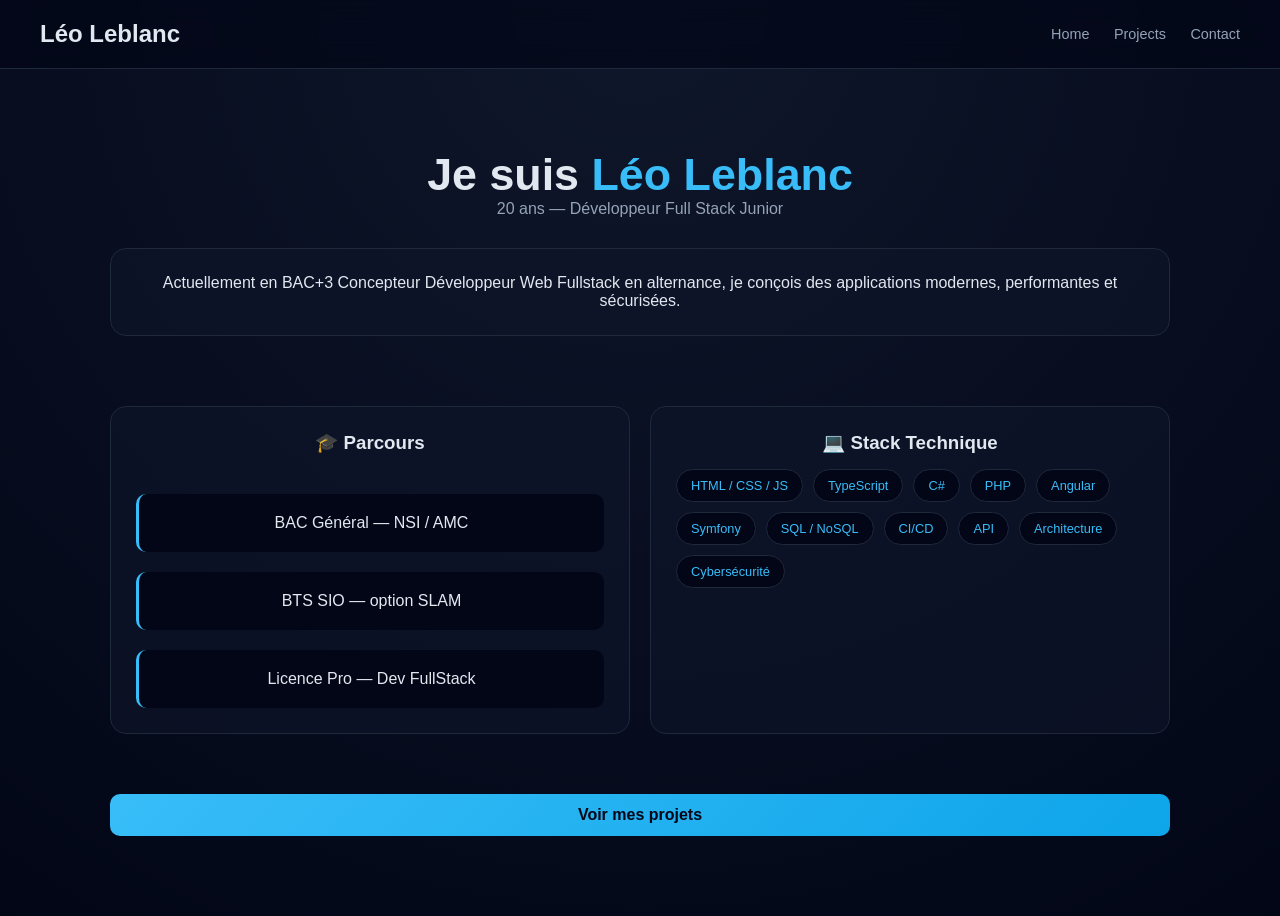
==== index.html @ a043fbb7 "First Commit" ====
<!DOCTYPE html>
<html lang="en">
<head>
    <meta charset="UTF-8">
    <meta name="viewport" content="width=device-width, initial-scale=1.0">
    <link rel="stylesheet" href="styles.css">
    <title>Acceuil</title>
</head>
<body>
    
<div id="loader"></div>
<div id="loader"></div>
<header>
    <h2>Léo Leblanc</h2>
    <nav>
        <a href="index.html">Home</a>
        <a href="projects.html">Projects</a>
        <a href="contact.html">Contact</a>
    </nav>
</header>

<section class="container hero fade-in">
    <div>
        <h1>Je suis <span>Léo Leblanc</span></h1>
        <p class="subtitle">20 ans — Développeur Full Stack Junior</p>
    </div>

    <div class="card">
        <p>
            Actuellement en BAC+3 Concepteur Développeur Web Fullstack en alternance,
            je conçois des applications modernes, performantes et sécurisées.
        </p>
    </div>

    <div class="grid">
        <div class="card">
            <h3>🎓 Parcours</h3>
            <div class="timeline">
                <div class="item">BAC Général — NSI / AMC</div>
                <div class="item">BTS SIO — option SLAM</div>
                <div class="item">Licence Pro — Dev FullStack</div>
            </div>
        </div>

        <div class="card">
            <h3>💻 Stack Technique</h3>
            <div class="stack">
                <span>HTML / CSS / JS</span>
                <span>TypeScript</span>
                <span>C#</span>
                <span>PHP</span>
                <span>Angular</span>
                <span>Symfony</span>
                <span>SQL / NoSQL</span>
                <span>CI/CD</span>
                <span>API</span>
                <span>Architecture</span>
                <span>Cybersécurité</span>
            </div>
        </div>
    </div>

    <a href="projects.html" class="btn">Voir mes projets</a>
</section>

</body>

</html>
---- styles.css ----
* {
    margin: 0;
    padding: 0;
    box-sizing: border-box;
    font-family: Inter, sans-serif
}

body {
    background: radial-gradient(circle at top, #0f172a, #020617);
    color: #e2e8f0
}

header {
    display: flex;
    justify-content: space-between;
    align-items: center;
    padding: 20px 40px;
    position: sticky;
    top: 0;
    background: rgba(2, 6, 23, .7);
    backdrop-filter: blur(12px);
    border-bottom: 1px solid #1e293b;
}

nav a {
    margin-left: 20px;
    color: #94a3b8;
    text-decoration: none;
    font-size: 0.9rem
}

nav a:hover {
    color: #38bdf8
}

.container {
    max-width: 1100px;
    margin: auto;
    padding: 80px 20px
}

.hero {
    display: grid;
    grid-template-columns: 1fr;
    gap: 30px;
    text-align: center;
}

.hero h1 {
    font-size: 2.8rem
}

.hero span {
    color: #38bdf8
}

.subtitle {
    color: #94a3b8
}

.card {
    background: rgba(15, 23, 42, .6);
    border: 1px solid #1e293b;
    border-radius: 16px;
    padding: 25px;
    backdrop-filter: blur(10px);
    transition: .3s;
}

.card:hover {
    transform: translateY(-6px);
    border-color: #38bdf8;
    box-shadow: 0 15px 40px rgba(56, 189, 248, .15);
}

.grid {
    display: grid;
    grid-template-columns: repeat(auto-fit, minmax(260px, 1fr));
    gap: 20px;
    margin-top: 40px;
}

.stack {
    display: flex;
    flex-wrap: wrap;
    gap: 10px;
    margin-top: 15px
}

.stack span {
    padding: 8px 14px;
    border-radius: 20px;
    background: #020617;
    border: 1px solid #1e293b;
    font-size: .8rem;
}

.timeline {
    margin-top: 40px;
    display: grid;
    gap: 20px;
}

.timeline .item {
    padding: 20px;
    border-left: 3px solid #38bdf8;
    background: #020617;
    border-radius: 10px;
}

.btn {
    display: inline-block;
    margin-top: 30px;
    padding: 12px 24px;
    border-radius: 10px;
    background: linear-gradient(135deg, #38bdf8, #0ea5e9);
    color: #020617;
    font-weight: bold;
    text-decoration: none;
}

.fade-in {
    opacity: 0;
    transform: translateY(20px);
    animation: fadeIn 1s forwards
}

@keyframes fadeIn {
    to {
        opacity: 1;
        transform: none
    }
}

@media(max-width:768px) {
    header {
        flex-direction: column;
        gap: 10px
    }

    .hero h1 {
        font-size: 2rem
    }
}
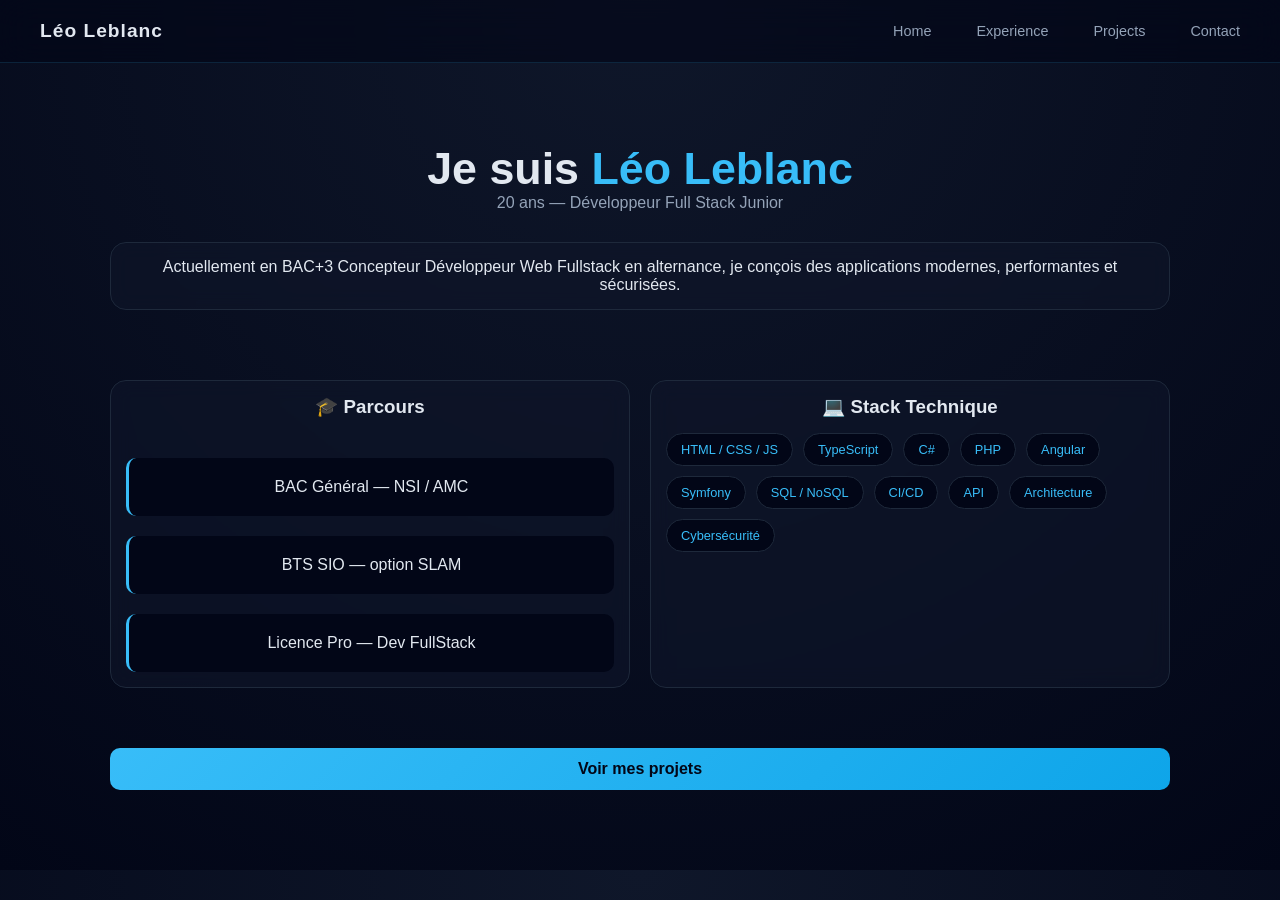
==== commit 94c40efe: "Add Component, custom.js and experience" ====
--- a/index.html
+++ b/index.html
@@ -9,15 +9,8 @@
 <body>
     
 <div id="loader"></div>
-<div id="loader"></div>
-<header>
-    <h2>Léo Leblanc</h2>
-    <nav>
-        <a href="index.html">Home</a>
-        <a href="projects.html">Projects</a>
-        <a href="contact.html">Contact</a>
-    </nav>
-</header>
+
+<include-html src="/Components/header.html"></include-html>
 
 <section class="container hero fade-in">
     <div>
@@ -64,5 +57,6 @@
 </section>
 
 </body>
+<script src="custom.js"> </script>
 
 </html>
--- a/styles.css
+++ b/styles.css
@@ -17,9 +17,59 @@
     padding: 20px 40px;
     position: sticky;
     top: 0;
-    background: rgba(2, 6, 23, .7);
-    backdrop-filter: blur(12px);
-    border-bottom: 1px solid #1e293b;
+    background: rgba(2, 6, 23, .6);
+    backdrop-filter: blur(16px);
+    border-bottom: 1px solid rgba(56, 189, 248, 0.15);
+    z-index: 1000;
+}
+
+header h2 {
+    font-size: 1.2rem;
+    font-weight: 600;
+    letter-spacing: 1px;
+    color: #e2e8f0;
+}
+
+nav {
+    display: flex;
+    align-items: center;
+    gap: 25px;
+}
+
+nav a {
+    position: relative;
+    color: #94a3b8;
+    text-decoration: none;
+    font-size: 0.95rem;
+    transition: 0.3s;
+}
+
+nav a::after {
+    content: "";
+    position: absolute;
+    left: 0;
+    bottom: -6px;
+    width: 0%;
+    height: 2px;
+    background: #38bdf8;
+    transition: 0.3s;
+    border-radius: 10px;
+}
+
+nav a:hover {
+    color: #e2e8f0;
+}
+
+nav a:hover::after {
+    width: 100%;
+}
+
+nav a.active {
+    color: #38bdf8;
+}
+
+nav a.active::after {
+    width: 100%;
 }
 
 nav a {
@@ -32,6 +82,8 @@
 nav a:hover {
     color: #38bdf8
 }
+
+
 
 .container {
     max-width: 1100px;
@@ -62,7 +114,7 @@
     background: rgba(15, 23, 42, .6);
     border: 1px solid #1e293b;
     border-radius: 16px;
-    padding: 25px;
+    padding: 15px;
     backdrop-filter: blur(10px);
     transition: .3s;
 }
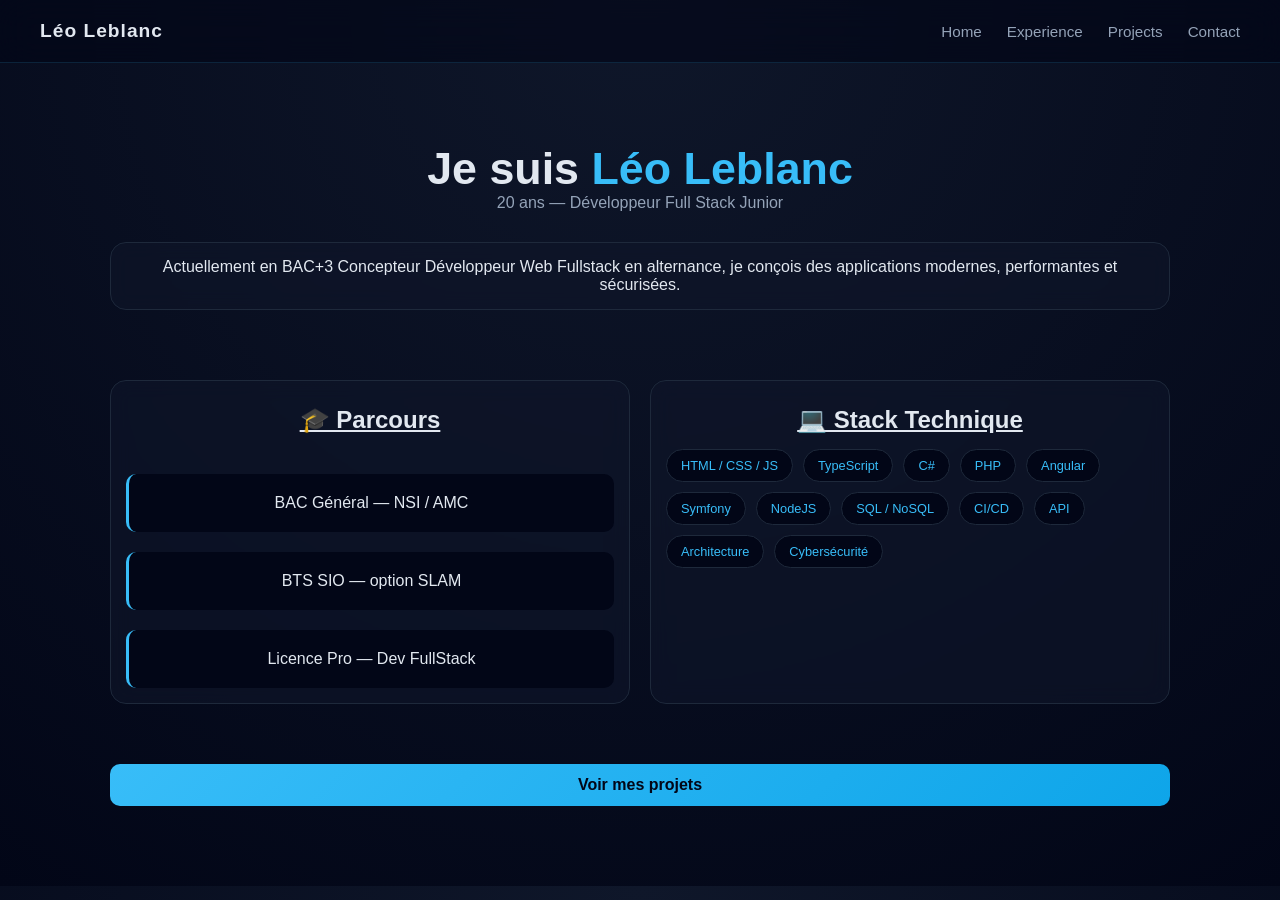
==== commit fb956697: "fixes" ====
--- a/index.html
+++ b/index.html
@@ -1,5 +1,5 @@
 <!DOCTYPE html>
-<html lang="en">
+<html lang="fr">
 <head>
     <meta charset="UTF-8">
     <meta name="viewport" content="width=device-width, initial-scale=1.0">
@@ -10,7 +10,7 @@
     
 <div id="loader"></div>
 
-<include-html src="/Components/header.html"></include-html>
+<include-html src="header.html"></include-html>
 
 <section class="container hero fade-in">
     <div>
@@ -44,6 +44,7 @@
                 <span>PHP</span>
                 <span>Angular</span>
                 <span>Symfony</span>
+                <span>NodeJS</span>
                 <span>SQL / NoSQL</span>
                 <span>CI/CD</span>
                 <span>API</span>
--- a/styles.css
+++ b/styles.css
@@ -28,6 +28,19 @@
     font-weight: 600;
     letter-spacing: 1px;
     color: #e2e8f0;
+}
+
+h3 {
+    font-size: 1.5rem;
+    font-weight: 600;
+    text-decoration: underline;
+    margin: 10px;
+}
+
+h4{
+    font-size: 1.2rem;
+    font-weight: 600;
+    text-decoration: underline;
 }
 
 nav {
@@ -71,18 +84,6 @@
 nav a.active::after {
     width: 100%;
 }
-
-nav a {
-    margin-left: 20px;
-    color: #94a3b8;
-    text-decoration: none;
-    font-size: 0.9rem
-}
-
-nav a:hover {
-    color: #38bdf8
-}
-
 
 
 .container {
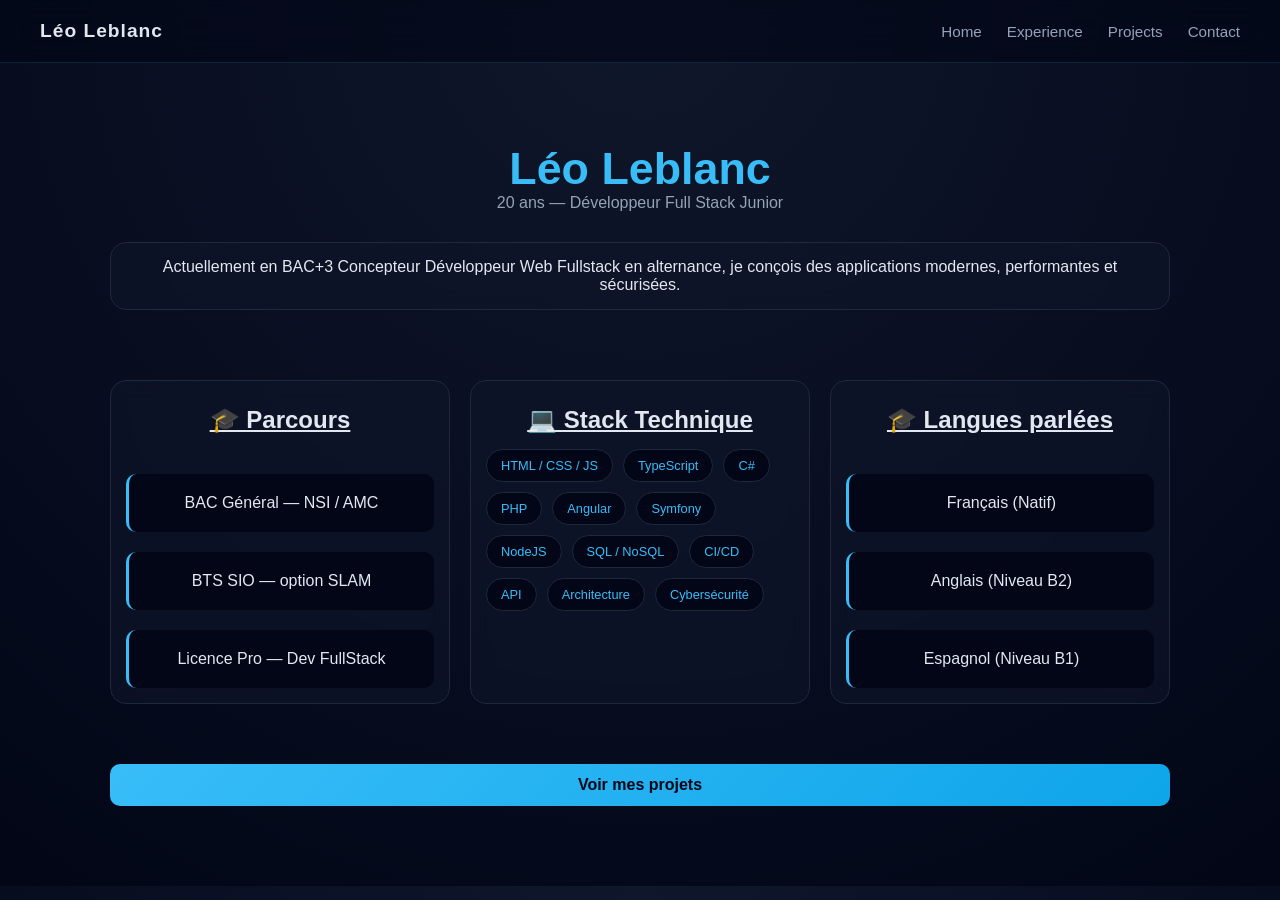
==== commit 80084cf6: "Add img for the projet" ====
--- a/index.html
+++ b/index.html
@@ -14,7 +14,7 @@
 
 <section class="container hero fade-in">
     <div>
-        <h1>Je suis <span>Léo Leblanc</span></h1>
+        <h1><span>Léo Leblanc</span></h1>
         <p class="subtitle">20 ans — Développeur Full Stack Junior</p>
     </div>
 
@@ -52,6 +52,14 @@
                 <span>Cybersécurité</span>
             </div>
         </div>
+        <div class="card">
+            <h3>🎓 Langues parlées</h3>
+            <div class="timeline">
+                <div class="item">Français (Natif)</div>
+                <div class="item">Anglais (Niveau B2)</div>
+                <div class="item">Espagnol (Niveau B1)</div>
+            </div>
+        </div>
     </div>
 
     <a href="projects.html" class="btn">Voir mes projets</a>
--- a/styles.css
+++ b/styles.css
@@ -78,7 +78,7 @@
 }
 
 nav a.active {
-    color: #38bdf8;
+    color: #0f4860;
 }
 
 nav a.active::after {
@@ -113,7 +113,7 @@
 
 .card {
     background: rgba(15, 23, 42, .6);
-    border: 1px solid #1e293b;
+    border: 0.5px solid #1e293b;
     border-radius: 16px;
     padding: 15px;
     backdrop-filter: blur(10px);
@@ -178,6 +178,41 @@
     animation: fadeIn 1s forwards
 }
 
+/* Loader */
+#loader {
+    position: fixed;
+    inset: 0;
+    background: #020617;
+    display: flex;
+    align-items: center;
+    justify-content: center;
+    z-index: 9999;
+    animation: fadeOut 0.5s ease forwards;
+    animation-delay: 0.5s;
+}
+
+#loader::after {
+    content: "";
+    width: 40px;
+    height: 40px;
+    border: 4px solid #38bdf8;
+    border-top-color: transparent;
+    border-radius: 50%;
+    animation: spin 1s linear infinite;
+}
+
+@keyframes spin {
+    to {
+        transform: rotate(360deg)
+    }
+}
+@keyframes fadeOut {
+    to {
+        opacity: 0;
+        visibility: hidden
+    }
+}
+
 @keyframes fadeIn {
     to {
         opacity: 1;
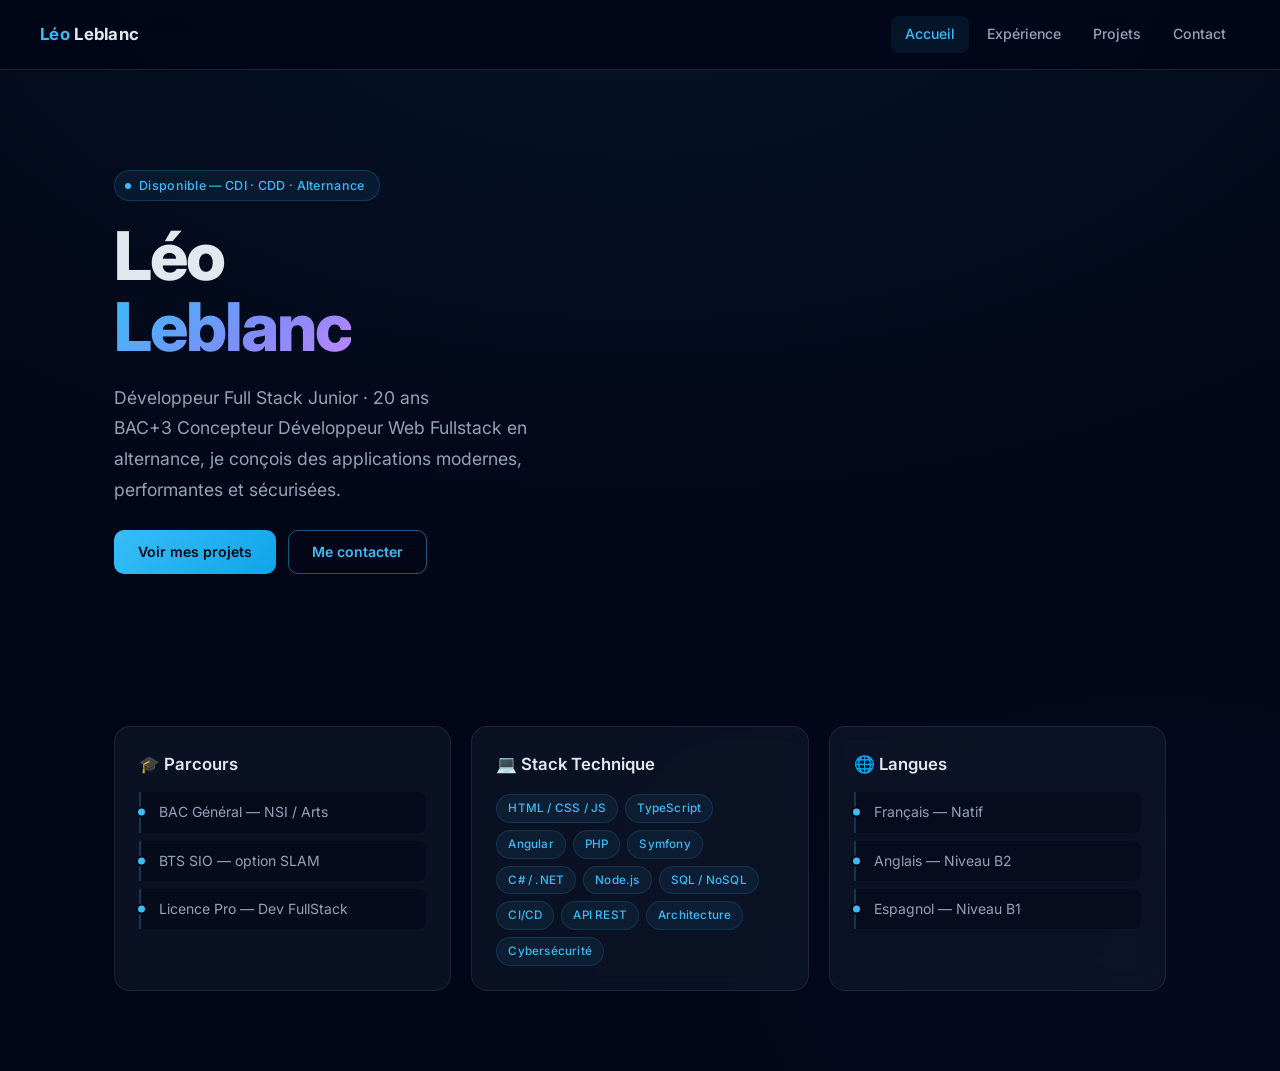
==== commit bd06055b: "Redesign portfolio — structure, design system, bug fixes - Réécriture complète de styles.css : CSS c" ====
--- a/index.html
+++ b/index.html
@@ -4,32 +4,34 @@
     <meta charset="UTF-8">
     <meta name="viewport" content="width=device-width, initial-scale=1.0">
     <link rel="stylesheet" href="styles.css">
-    <title>Acceuil</title>
+    <title>Léo Leblanc — Développeur Full Stack</title>
 </head>
 <body>
-    
+
 <div id="loader"></div>
-
 <include-html src="header.html"></include-html>
 
-<section class="container hero fade-in">
-    <div>
-        <h1><span>Léo Leblanc</span></h1>
-        <p class="subtitle">20 ans — Développeur Full Stack Junior</p>
+<section class="hero fade-in">
+    <span class="hero-badge">Disponible — CDI · CDD · Alternance</span>
+    <h1>Léo<br><span class="gradient">Leblanc</span></h1>
+    <p class="hero-desc">
+        Développeur Full Stack Junior · 20 ans<br>
+        BAC+3 Concepteur Développeur Web Fullstack en alternance,
+        je conçois des applications modernes, performantes et sécurisées.
+    </p>
+    <div class="hero-actions">
+        <a href="projects.html" class="btn">Voir mes projets</a>
+        <a href="contact.html" class="btn btn-outline">Me contacter</a>
     </div>
+</section>
 
-    <div class="card">
-        <p>
-            Actuellement en BAC+3 Concepteur Développeur Web Fullstack en alternance,
-            je conçois des applications modernes, performantes et sécurisées.
-        </p>
-    </div>
+<section class="container">
+    <div class="grid stagger">
 
-    <div class="grid">
         <div class="card">
             <h3>🎓 Parcours</h3>
             <div class="timeline">
-                <div class="item">BAC Général — NSI / AMC</div>
+                <div class="item">BAC Général — NSI / Arts</div>
                 <div class="item">BTS SIO — option SLAM</div>
                 <div class="item">Licence Pro — Dev FullStack</div>
             </div>
@@ -40,32 +42,31 @@
             <div class="stack">
                 <span>HTML / CSS / JS</span>
                 <span>TypeScript</span>
-                <span>C#</span>
+                <span>Angular</span>
                 <span>PHP</span>
-                <span>Angular</span>
                 <span>Symfony</span>
-                <span>NodeJS</span>
+                <span>C# / .NET</span>
+                <span>Node.js</span>
                 <span>SQL / NoSQL</span>
                 <span>CI/CD</span>
-                <span>API</span>
+                <span>API REST</span>
                 <span>Architecture</span>
                 <span>Cybersécurité</span>
             </div>
         </div>
+
         <div class="card">
-            <h3>🎓 Langues parlées</h3>
+            <h3>🌐 Langues</h3>
             <div class="timeline">
-                <div class="item">Français (Natif)</div>
-                <div class="item">Anglais (Niveau B2)</div>
-                <div class="item">Espagnol (Niveau B1)</div>
+                <div class="item">Français — Natif</div>
+                <div class="item">Anglais — Niveau B2</div>
+                <div class="item">Espagnol — Niveau B1</div>
             </div>
         </div>
+
     </div>
-
-    <a href="projects.html" class="btn">Voir mes projets</a>
 </section>
 
+<script src="custom.js"></script>
 </body>
-<script src="custom.js"> </script>
-
-</html>+</html>
--- a/styles.css
+++ b/styles.css
@@ -1,232 +1,580 @@
+@import url('https://fonts.googleapis.com/css2?family=Inter:wght@300;400;500;600;700;800&display=swap');
+
+:root {
+  --bg-primary: #020617;
+  --bg-secondary: #0f172a;
+  --bg-card: rgba(15, 23, 42, 0.7);
+  --border: rgba(30, 41, 59, 0.9);
+  --border-hover: rgba(56, 189, 248, 0.45);
+  --accent: #38bdf8;
+  --accent-dark: #0ea5e9;
+  --accent-glow: rgba(56, 189, 248, 0.12);
+  --accent-subtle: rgba(56, 189, 248, 0.08);
+  --text-primary: #e2e8f0;
+  --text-secondary: #94a3b8;
+  --text-muted: #475569;
+  --radius: 16px;
+  --radius-sm: 10px;
+  --ease: cubic-bezier(0.4, 0, 0.2, 1);
+  --transition: 0.3s var(--ease);
+}
+
 * {
-    margin: 0;
-    padding: 0;
-    box-sizing: border-box;
-    font-family: Inter, sans-serif
+  margin: 0;
+  padding: 0;
+  box-sizing: border-box;
+}
+
+html {
+  scroll-behavior: smooth;
 }
 
 body {
-    background: radial-gradient(circle at top, #0f172a, #020617);
-    color: #e2e8f0
-}
+  font-family: 'Inter', system-ui, sans-serif;
+  background-color: var(--bg-primary);
+  background-image:
+    radial-gradient(ellipse 90% 60% at 50% -5%, rgba(56, 189, 248, 0.07), transparent),
+    radial-gradient(ellipse 50% 40% at 90% 90%, rgba(99, 102, 241, 0.04), transparent);
+  color: var(--text-primary);
+  min-height: 100vh;
+  line-height: 1.6;
+  -webkit-font-smoothing: antialiased;
+}
+
+::-webkit-scrollbar { width: 5px; }
+::-webkit-scrollbar-track { background: var(--bg-primary); }
+::-webkit-scrollbar-thumb { background: var(--border); border-radius: 4px; }
+::-webkit-scrollbar-thumb:hover { background: var(--text-muted); }
+
+/* ─── Header ─────────────────────────────────── */
 
 header {
-    display: flex;
-    justify-content: space-between;
-    align-items: center;
-    padding: 20px 40px;
-    position: sticky;
-    top: 0;
-    background: rgba(2, 6, 23, .6);
-    backdrop-filter: blur(16px);
-    border-bottom: 1px solid rgba(56, 189, 248, 0.15);
-    z-index: 1000;
-}
-
-header h2 {
-    font-size: 1.2rem;
-    font-weight: 600;
-    letter-spacing: 1px;
-    color: #e2e8f0;
-}
-
-h3 {
-    font-size: 1.5rem;
-    font-weight: 600;
-    text-decoration: underline;
-    margin: 10px;
-}
-
-h4{
-    font-size: 1.2rem;
-    font-weight: 600;
-    text-decoration: underline;
-}
+  display: flex;
+  justify-content: space-between;
+  align-items: center;
+  padding: 16px 40px;
+  position: sticky;
+  top: 0;
+  background: rgba(2, 6, 23, 0.88);
+  backdrop-filter: blur(20px);
+  -webkit-backdrop-filter: blur(20px);
+  border-bottom: 1px solid var(--border);
+  z-index: 1000;
+}
+
+.logo {
+  font-size: 1.05rem;
+  font-weight: 700;
+  color: var(--text-primary);
+  text-decoration: none;
+  letter-spacing: 0.3px;
+}
+
+.logo .accent { color: var(--accent); }
 
 nav {
-    display: flex;
-    align-items: center;
-    gap: 25px;
+  display: flex;
+  align-items: center;
+  gap: 4px;
 }
 
 nav a {
-    position: relative;
-    color: #94a3b8;
-    text-decoration: none;
-    font-size: 0.95rem;
-    transition: 0.3s;
-}
-
-nav a::after {
-    content: "";
-    position: absolute;
-    left: 0;
-    bottom: -6px;
-    width: 0%;
-    height: 2px;
-    background: #38bdf8;
-    transition: 0.3s;
-    border-radius: 10px;
+  color: var(--text-secondary);
+  text-decoration: none;
+  font-size: 0.88rem;
+  font-weight: 500;
+  padding: 7px 14px;
+  border-radius: 8px;
+  transition: var(--transition);
 }
 
 nav a:hover {
-    color: #e2e8f0;
-}
-
-nav a:hover::after {
-    width: 100%;
+  color: var(--text-primary);
+  background: rgba(255, 255, 255, 0.05);
 }
 
 nav a.active {
-    color: #0f4860;
-}
-
-nav a.active::after {
-    width: 100%;
-}
-
+  color: var(--accent);
+  background: var(--accent-subtle);
+}
+
+/* ─── Layout ──────────────────────────────────── */
 
 .container {
-    max-width: 1100px;
-    margin: auto;
-    padding: 80px 20px
-}
+  max-width: 1100px;
+  margin: 0 auto;
+  padding: 80px 24px;
+}
+
+/* ─── Hero ────────────────────────────────────── */
 
 .hero {
-    display: grid;
-    grid-template-columns: 1fr;
-    gap: 30px;
-    text-align: center;
+  max-width: 1100px;
+  margin: 0 auto;
+  padding: 100px 24px 72px;
+  display: flex;
+  flex-direction: column;
+  align-items: flex-start;
+  gap: 20px;
+}
+
+.hero-badge {
+  display: inline-flex;
+  align-items: center;
+  gap: 8px;
+  padding: 5px 14px 5px 10px;
+  background: var(--accent-subtle);
+  border: 1px solid rgba(56, 189, 248, 0.2);
+  border-radius: 100px;
+  font-size: 0.78rem;
+  font-weight: 500;
+  color: var(--accent);
+  letter-spacing: 0.3px;
+}
+
+.hero-badge::before {
+  content: '';
+  width: 6px;
+  height: 6px;
+  background: var(--accent);
+  border-radius: 50%;
+  animation: pulse 2.4s ease-in-out infinite;
+  flex-shrink: 0;
 }
 
 .hero h1 {
-    font-size: 2.8rem
-}
-
-.hero span {
-    color: #38bdf8
-}
-
-.subtitle {
-    color: #94a3b8
-}
+  font-size: 4.2rem;
+  font-weight: 800;
+  line-height: 1.05;
+  letter-spacing: -2px;
+  color: var(--text-primary);
+}
+
+.hero h1 .gradient {
+  background: linear-gradient(135deg, #38bdf8 0%, #818cf8 60%, #c084fc 100%);
+  -webkit-background-clip: text;
+  -webkit-text-fill-color: transparent;
+  background-clip: text;
+}
+
+.hero-desc {
+  font-size: 1.1rem;
+  color: var(--text-secondary);
+  max-width: 480px;
+  line-height: 1.75;
+}
+
+.hero-actions {
+  display: flex;
+  gap: 12px;
+  flex-wrap: wrap;
+  margin-top: 4px;
+}
+
+/* ─── Section Title ───────────────────────────── */
+
+.section-label {
+  display: inline-block;
+  font-size: 0.72rem;
+  font-weight: 600;
+  letter-spacing: 2.5px;
+  text-transform: uppercase;
+  color: var(--accent);
+  margin-bottom: 10px;
+}
+
+.page-title {
+  font-size: 2.6rem;
+  font-weight: 800;
+  letter-spacing: -1px;
+  line-height: 1.15;
+  margin-bottom: 12px;
+}
+
+.page-subtitle {
+  font-size: 1rem;
+  color: var(--text-secondary);
+  max-width: 540px;
+  line-height: 1.7;
+}
+
+/* ─── Cards ───────────────────────────────────── */
 
 .card {
-    background: rgba(15, 23, 42, .6);
-    border: 0.5px solid #1e293b;
-    border-radius: 16px;
-    padding: 15px;
-    backdrop-filter: blur(10px);
-    transition: .3s;
+  background: var(--bg-card);
+  border: 1px solid var(--border);
+  border-radius: var(--radius);
+  padding: 24px;
+  backdrop-filter: blur(10px);
+  -webkit-backdrop-filter: blur(10px);
+  transition: transform var(--transition), border-color var(--transition), box-shadow var(--transition);
+  position: relative;
+  overflow: hidden;
+}
+
+.card::after {
+  content: '';
+  position: absolute;
+  inset: 0;
+  border-radius: inherit;
+  background: linear-gradient(135deg, rgba(56, 189, 248, 0.04) 0%, transparent 60%);
+  opacity: 0;
+  transition: opacity var(--transition);
+  pointer-events: none;
 }
 
 .card:hover {
-    transform: translateY(-6px);
-    border-color: #38bdf8;
-    box-shadow: 0 15px 40px rgba(56, 189, 248, .15);
-}
+  transform: translateY(-4px);
+  border-color: var(--border-hover);
+  box-shadow: 0 16px 48px rgba(56, 189, 248, 0.08), 0 4px 16px rgba(0, 0, 0, 0.25);
+}
+
+.card:hover::after { opacity: 1; }
+
+.card h3 {
+  font-size: 1.05rem;
+  font-weight: 600;
+  margin-bottom: 14px;
+  color: var(--text-primary);
+  display: flex;
+  align-items: center;
+  gap: 8px;
+}
+
+/* ─── Grid ────────────────────────────────────── */
 
 .grid {
-    display: grid;
-    grid-template-columns: repeat(auto-fit, minmax(260px, 1fr));
-    gap: 20px;
-    margin-top: 40px;
-}
+  display: grid;
+  grid-template-columns: repeat(auto-fit, minmax(280px, 1fr));
+  gap: 20px;
+}
+
+.grid-2 {
+  display: grid;
+  grid-template-columns: repeat(auto-fit, minmax(340px, 1fr));
+  gap: 24px;
+}
+
+/* ─── Stack Tags ──────────────────────────────── */
 
 .stack {
-    display: flex;
-    flex-wrap: wrap;
+  display: flex;
+  flex-wrap: wrap;
+  gap: 7px;
+  margin-top: 16px;
+}
+
+.stack span {
+  padding: 4px 11px;
+  border-radius: 100px;
+  background: rgba(56, 189, 248, 0.07);
+  border: 1px solid rgba(56, 189, 248, 0.14);
+  font-size: 0.73rem;
+  font-weight: 500;
+  color: var(--accent);
+  letter-spacing: 0.2px;
+  transition: var(--transition);
+}
+
+.stack span:hover {
+  background: rgba(56, 189, 248, 0.14);
+  border-color: rgba(56, 189, 248, 0.3);
+}
+
+/* ─── Timeline ────────────────────────────────── */
+
+.timeline {
+  display: flex;
+  flex-direction: column;
+  gap: 8px;
+  margin-top: 14px;
+}
+
+.timeline .item {
+  padding: 9px 14px 9px 18px;
+  border-left: 2px solid rgba(56, 189, 248, 0.25);
+  background: rgba(2, 6, 23, 0.5);
+  border-radius: 0 8px 8px 0;
+  font-size: 0.875rem;
+  color: var(--text-secondary);
+  position: relative;
+  transition: var(--transition);
+}
+
+.timeline .item::before {
+  content: '';
+  position: absolute;
+  left: -5px;
+  top: 50%;
+  transform: translateY(-50%);
+  width: 7px;
+  height: 7px;
+  background: var(--accent);
+  border-radius: 50%;
+  border: 2px solid var(--bg-primary);
+}
+
+.timeline .item:hover {
+  border-left-color: var(--accent);
+  color: var(--text-primary);
+  background: rgba(56, 189, 248, 0.04);
+}
+
+/* ─── Buttons ─────────────────────────────────── */
+
+.btn {
+  display: inline-flex;
+  align-items: center;
+  gap: 8px;
+  padding: 11px 24px;
+  border-radius: var(--radius-sm);
+  background: linear-gradient(135deg, #38bdf8, #0ea5e9);
+  color: #020617;
+  font-weight: 600;
+  font-size: 0.88rem;
+  text-decoration: none;
+  transition: transform var(--transition), box-shadow var(--transition);
+  position: relative;
+}
+
+.btn:hover {
+  transform: translateY(-2px);
+  box-shadow: 0 8px 28px rgba(56, 189, 248, 0.32);
+}
+
+.btn-outline {
+  background: transparent;
+  border: 1px solid var(--border-hover);
+  color: var(--accent);
+  padding: 10px 23px;
+}
+
+.btn-outline:hover {
+  background: var(--accent-subtle);
+  box-shadow: 0 8px 28px rgba(56, 189, 248, 0.1);
+}
+
+/* ─── Project Cards ───────────────────────────── */
+
+.project-number {
+  font-size: 0.72rem;
+  font-weight: 700;
+  color: var(--accent);
+  letter-spacing: 2px;
+  opacity: 0.6;
+  margin-bottom: 10px;
+  display: block;
+}
+
+.project-img {
+  width: 100%;
+  height: 180px;
+  object-fit: cover;
+  border-radius: 10px;
+  margin-bottom: 18px;
+  border: 1px solid var(--border);
+  display: block;
+}
+
+.project-img-placeholder {
+  width: 100%;
+  height: 160px;
+  border-radius: 10px;
+  margin-bottom: 18px;
+  background: linear-gradient(135deg, rgba(56, 189, 248, 0.05), rgba(129, 140, 248, 0.05));
+  border: 1px dashed var(--border);
+  display: flex;
+  align-items: center;
+  justify-content: center;
+  font-size: 2rem;
+  color: var(--text-muted);
+}
+
+.card p {
+  font-size: 0.875rem;
+  color: var(--text-secondary);
+  line-height: 1.75;
+}
+
+/* ─── Experience Cards ────────────────────────── */
+
+.company-logo {
+  height: 38px;
+  width: auto;
+  max-width: 160px;
+  object-fit: contain;
+  filter: brightness(0.85) saturate(0.9);
+  margin-bottom: 18px;
+  display: block;
+}
+
+.missions-label {
+  font-size: 0.72rem;
+  font-weight: 700;
+  text-transform: uppercase;
+  letter-spacing: 1.5px;
+  color: var(--text-muted);
+  margin-top: 20px;
+  margin-bottom: 0;
+}
+
+/* ─── Contact ─────────────────────────────────── */
+
+.contact-info {
+  display: flex;
+  flex-direction: column;
+  gap: 16px;
+  margin-top: 32px;
+}
+
+.social-links {
+  display: flex;
+  flex-wrap: wrap;
+  gap: 12px;
+  margin-top: 28px;
+}
+
+.social-link {
+  display: inline-flex;
+  align-items: center;
+  gap: 10px;
+  padding: 11px 20px;
+  background: var(--bg-card);
+  border: 1px solid var(--border);
+  border-radius: var(--radius-sm);
+  color: var(--text-secondary);
+  text-decoration: none;
+  font-size: 0.875rem;
+  font-weight: 500;
+  transition: var(--transition);
+}
+
+.social-link img {
+  width: 18px;
+  height: 18px;
+  object-fit: contain;
+  filter: brightness(0.8);
+}
+
+.social-link:hover {
+  color: var(--text-primary);
+  border-color: var(--border-hover);
+  transform: translateY(-2px);
+  box-shadow: 0 6px 20px rgba(56, 189, 248, 0.08);
+}
+
+/* ─── Divider ─────────────────────────────────── */
+
+.divider {
+  border: none;
+  border-top: 1px solid var(--border);
+  margin: 56px 0;
+}
+
+/* ─── Scroll Reveal ───────────────────────────── */
+
+.reveal {
+  opacity: 0;
+  transform: translateY(28px);
+  transition: opacity 0.65s var(--ease), transform 0.65s var(--ease);
+}
+
+.reveal.visible {
+  opacity: 1;
+  transform: none;
+}
+
+.stagger > * {
+  opacity: 0;
+  transform: translateY(20px);
+  transition: opacity 0.55s var(--ease), transform 0.55s var(--ease);
+}
+
+.stagger.visible > *:nth-child(1) { opacity: 1; transform: none; transition-delay: 0.05s; }
+.stagger.visible > *:nth-child(2) { opacity: 1; transform: none; transition-delay: 0.12s; }
+.stagger.visible > *:nth-child(3) { opacity: 1; transform: none; transition-delay: 0.19s; }
+.stagger.visible > *:nth-child(4) { opacity: 1; transform: none; transition-delay: 0.26s; }
+.stagger.visible > *:nth-child(5) { opacity: 1; transform: none; transition-delay: 0.33s; }
+
+/* ─── Page Load Fade ──────────────────────────── */
+
+.fade-in {
+  animation: fadeIn 0.7s var(--ease) both;
+}
+
+/* ─── Loader ──────────────────────────────────── */
+
+#loader {
+  position: fixed;
+  inset: 0;
+  background: var(--bg-primary);
+  display: flex;
+  align-items: center;
+  justify-content: center;
+  z-index: 9999;
+  animation: fadeOut 0.4s var(--ease) forwards;
+  animation-delay: 0.35s;
+}
+
+#loader::after {
+  content: '';
+  width: 34px;
+  height: 34px;
+  border: 2.5px solid rgba(56, 189, 248, 0.2);
+  border-top-color: var(--accent);
+  border-radius: 50%;
+  animation: spin 0.75s linear infinite;
+}
+
+/* ─── Keyframes ───────────────────────────────── */
+
+@keyframes spin {
+  to { transform: rotate(360deg); }
+}
+
+@keyframes fadeOut {
+  to { opacity: 0; visibility: hidden; pointer-events: none; }
+}
+
+@keyframes fadeIn {
+  from { opacity: 0; transform: translateY(18px); }
+  to   { opacity: 1; transform: none; }
+}
+
+@keyframes pulse {
+  0%, 100% { opacity: 1; transform: scale(1); }
+  50%       { opacity: 0.4; transform: scale(0.75); }
+}
+
+/* ─── Responsive ──────────────────────────────── */
+
+@media (max-width: 1024px) {
+  .grid-2 { grid-template-columns: 1fr; }
+}
+
+@media (max-width: 768px) {
+  header {
+    padding: 14px 20px;
+    flex-direction: column;
     gap: 10px;
-    margin-top: 15px
-}
-
-.stack span {
-    padding: 8px 14px;
-    border-radius: 20px;
-    background: #020617;
-    border: 1px solid #1e293b;
-    font-size: .8rem;
-}
-
-.timeline {
-    margin-top: 40px;
-    display: grid;
-    gap: 20px;
-}
-
-.timeline .item {
-    padding: 20px;
-    border-left: 3px solid #38bdf8;
-    background: #020617;
-    border-radius: 10px;
-}
-
-.btn {
-    display: inline-block;
-    margin-top: 30px;
-    padding: 12px 24px;
-    border-radius: 10px;
-    background: linear-gradient(135deg, #38bdf8, #0ea5e9);
-    color: #020617;
-    font-weight: bold;
-    text-decoration: none;
-}
-
-.fade-in {
-    opacity: 0;
-    transform: translateY(20px);
-    animation: fadeIn 1s forwards
-}
-
-/* Loader */
-#loader {
-    position: fixed;
-    inset: 0;
-    background: #020617;
-    display: flex;
-    align-items: center;
-    justify-content: center;
-    z-index: 9999;
-    animation: fadeOut 0.5s ease forwards;
-    animation-delay: 0.5s;
-}
-
-#loader::after {
-    content: "";
-    width: 40px;
-    height: 40px;
-    border: 4px solid #38bdf8;
-    border-top-color: transparent;
-    border-radius: 50%;
-    animation: spin 1s linear infinite;
-}
-
-@keyframes spin {
-    to {
-        transform: rotate(360deg)
-    }
-}
-@keyframes fadeOut {
-    to {
-        opacity: 0;
-        visibility: hidden
-    }
-}
-
-@keyframes fadeIn {
-    to {
-        opacity: 1;
-        transform: none
-    }
-}
-
-@media(max-width:768px) {
-    header {
-        flex-direction: column;
-        gap: 10px
-    }
-
-    .hero h1 {
-        font-size: 2rem
-    }
-}+  }
+
+  .hero {
+    padding: 64px 20px 56px;
+  }
+
+  .hero h1 { font-size: 2.8rem; letter-spacing: -1px; }
+
+  .container { padding: 56px 20px; }
+
+  .page-title { font-size: 2rem; }
+}
+
+@media (max-width: 480px) {
+  .hero h1 { font-size: 2.2rem; letter-spacing: -0.5px; }
+
+  nav a { padding: 6px 10px; font-size: 0.82rem; }
+
+  .hero-actions { flex-direction: column; }
+  .hero-actions .btn, .hero-actions .btn-outline { text-align: center; justify-content: center; }
+}
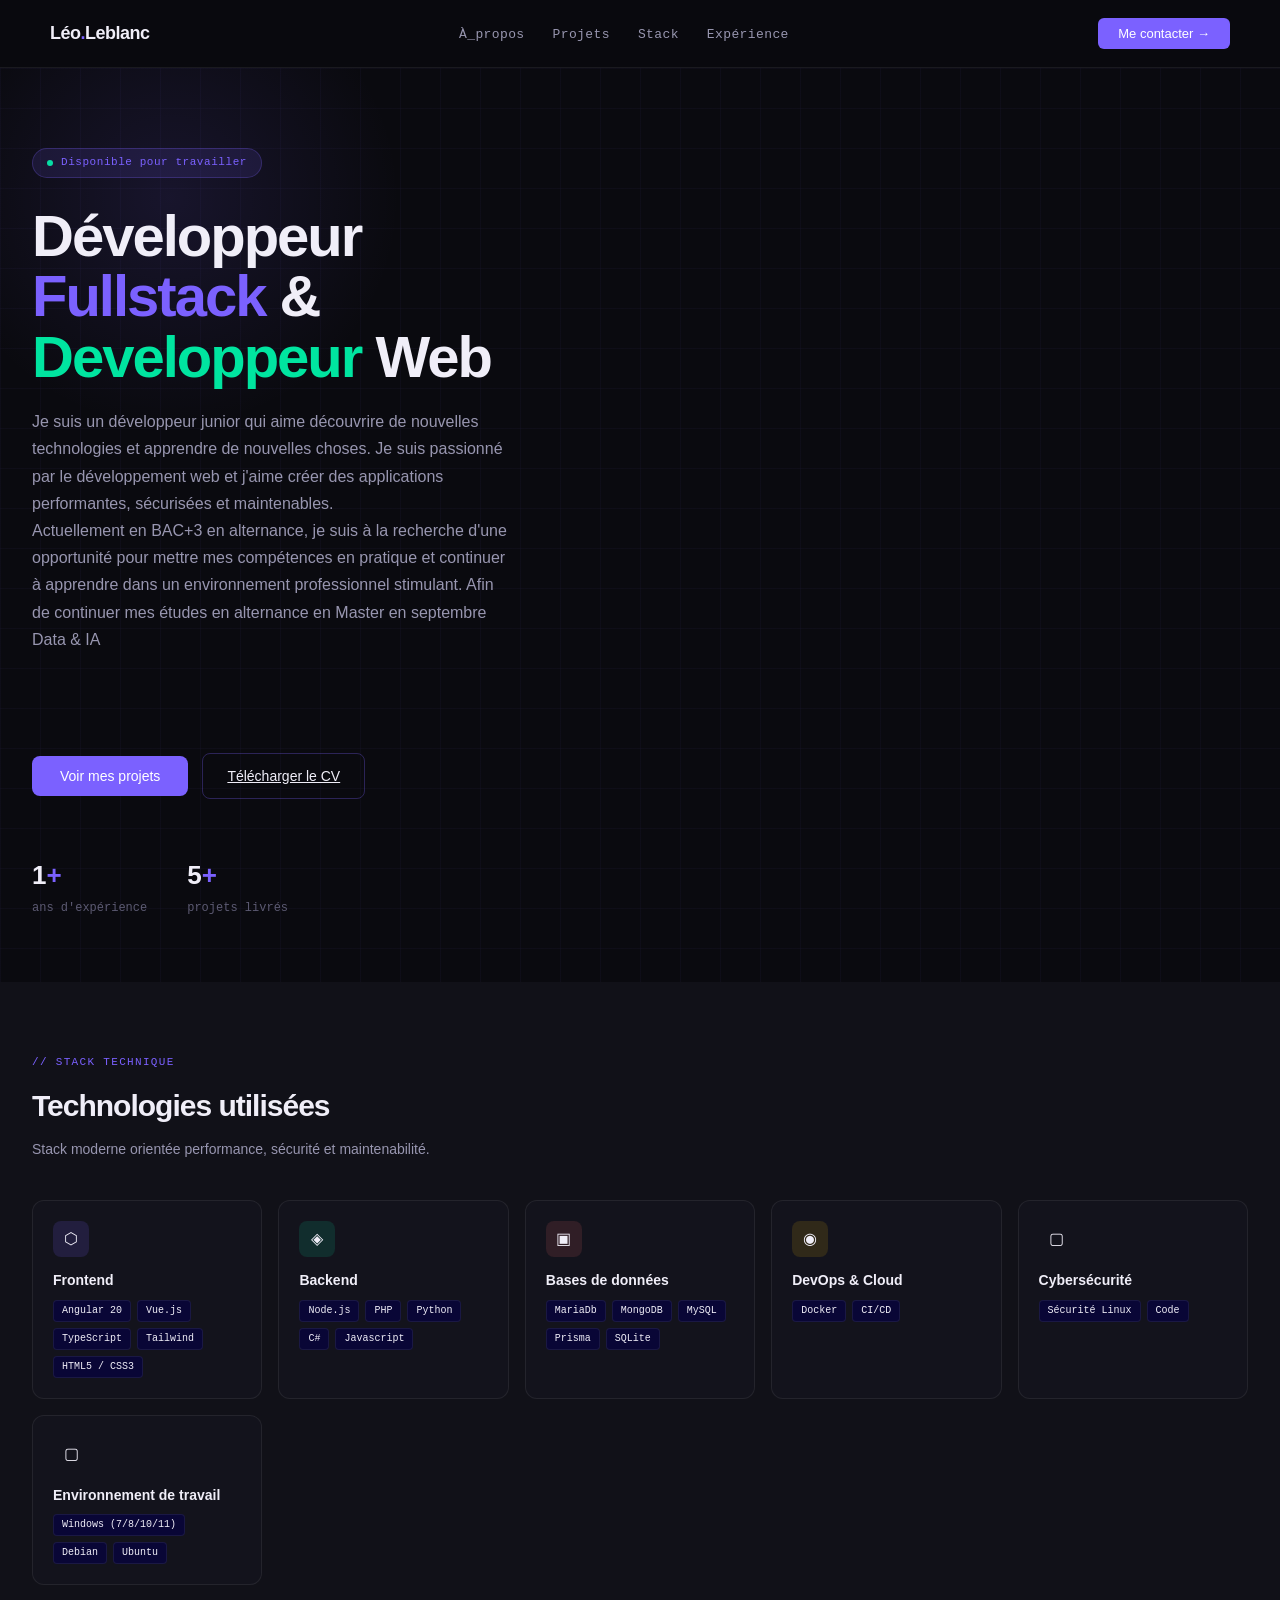
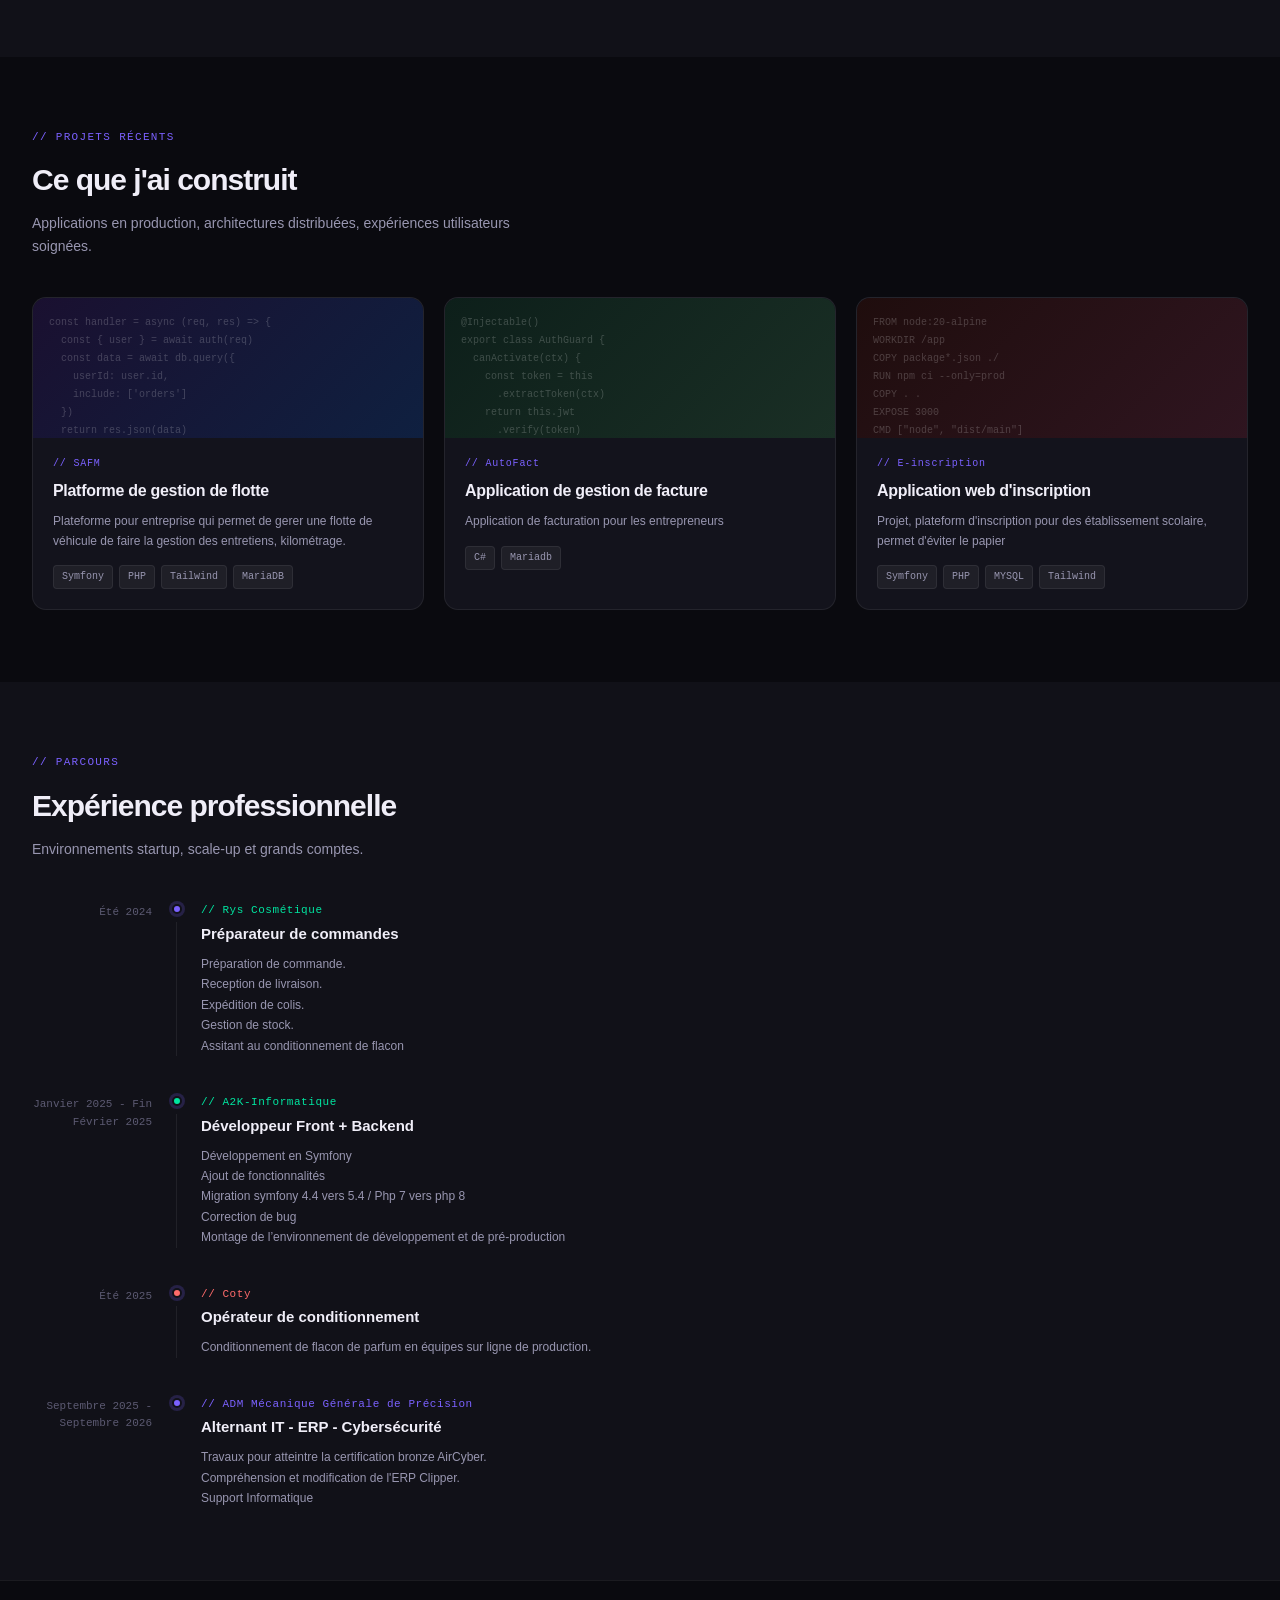
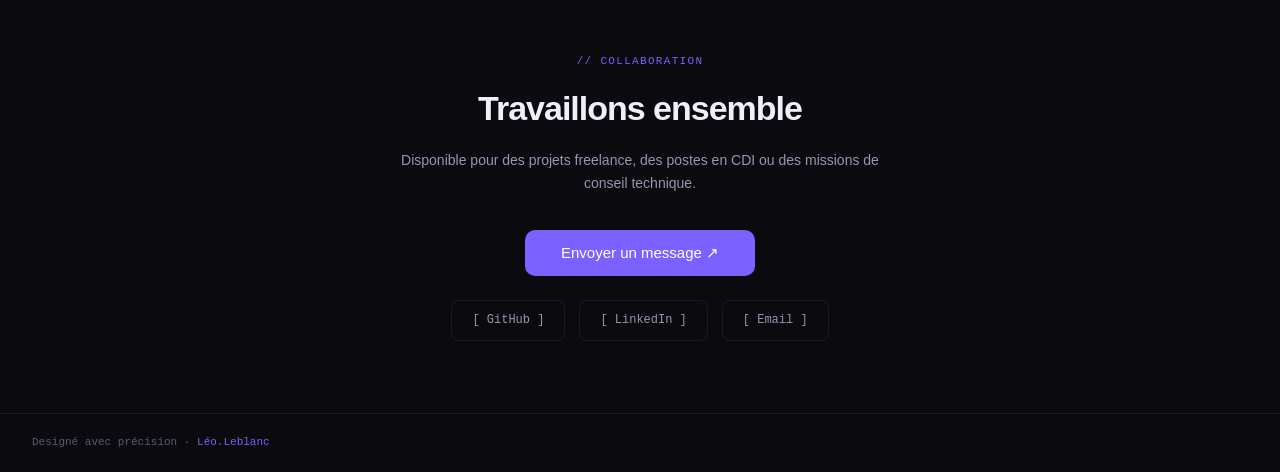
==== commit 3519e11e: "first commit" ====
--- a/index.html
+++ b/index.html
@@ -1,72 +1,321 @@
 <!DOCTYPE html>
+<!-- saved from url=(0031)http://127.0.0.1:5500/#projects -->
 <html lang="fr">
+
 <head>
-    <meta charset="UTF-8">
-    <meta name="viewport" content="width=device-width, initial-scale=1.0">
-    <link rel="stylesheet" href="styles.css">
-    <title>Léo Leblanc — Développeur Full Stack</title>
+  <meta http-equiv="Content-Type" content="text/html; charset=UTF-8">
+
+  <meta name="viewport" content="width=device-width, initial-scale=1.0">
+  <title>Portfolio Fullstack - Léo Leblanc</title>
+  <link rel="stylesheet" href="styles.css">
+
 </head>
+
 <body>
 
-<div id="loader"></div>
-<include-html src="header.html"></include-html>
-
-<section class="hero fade-in">
-    <span class="hero-badge">Disponible — CDI · CDD · Alternance</span>
-    <h1>Léo<br><span class="gradient">Leblanc</span></h1>
-    <p class="hero-desc">
-        Développeur Full Stack Junior · 20 ans<br>
-        BAC+3 Concepteur Développeur Web Fullstack en alternance,
-        je conçois des applications modernes, performantes et sécurisées.
+  <!-- NAV -->
+  <nav>
+    <div class="nav-logo">Léo<span>.</span>Leblanc</div>
+    <ul class="nav-links">
+      <li><a href="#">À_propos</a></li>
+      <li><a href="#projects">Projets</a></li>
+      <li><a href="#stack">Stack</a></li>
+      <li><a href="#xp">Expérience</a></li>
+    </ul>
+    <button class="nav-cta">Me contacter →</button>
+  </nav>
+
+  <!-- HERO -->
+  <section class="hero">
+    <div class="hero-grid-bg"></div>
+    <div class="hero-glow"></div>
+    <div class="hero-badge">Disponible pour travailler</div>
+    <h1>
+      Développeur<br>
+      <span class="highlight">Fullstack</span> &amp;<br>
+      <span class="highlight2">Developpeur</span> Web
+    </h1>
+    <p class="hero-sub">
+      Je suis un développeur junior qui aime découvrire de nouvelles technologies et apprendre de nouvelles choses. Je
+      suis passionné par le développement web et j'aime créer des applications performantes, sécurisées et
+      maintenables.
+      <br>
+
+      Actuellement en BAC+3 en alternance, je suis à la recherche d'une opportunité pour mettre mes compétences en
+      pratique et continuer à apprendre dans un environnement professionnel stimulant.
+      Afin de continuer mes études en alternance en Master en septembre Data &amp; IA
     </p>
     <div class="hero-actions">
-        <a href="projects.html" class="btn">Voir mes projets</a>
-        <a href="contact.html" class="btn btn-outline">Me contacter</a>
-    </div>
-</section>
-
-<section class="container">
-    <div class="grid stagger">
-
-        <div class="card">
-            <h3>🎓 Parcours</h3>
-            <div class="timeline">
-                <div class="item">BAC Général — NSI / Arts</div>
-                <div class="item">BTS SIO — option SLAM</div>
-                <div class="item">Licence Pro — Dev FullStack</div>
-            </div>
-        </div>
-
-        <div class="card">
-            <h3>💻 Stack Technique</h3>
-            <div class="stack">
-                <span>HTML / CSS / JS</span>
-                <span>TypeScript</span>
-                <span>Angular</span>
-                <span>PHP</span>
-                <span>Symfony</span>
-                <span>C# / .NET</span>
-                <span>Node.js</span>
-                <span>SQL / NoSQL</span>
-                <span>CI/CD</span>
-                <span>API REST</span>
-                <span>Architecture</span>
-                <span>Cybersécurité</span>
-            </div>
-        </div>
-
-        <div class="card">
-            <h3>🌐 Langues</h3>
-            <div class="timeline">
-                <div class="item">Français — Natif</div>
-                <div class="item">Anglais — Niveau B2</div>
-                <div class="item">Espagnol — Niveau B1</div>
-            </div>
-        </div>
-
-    </div>
-</section>
-
-<script src="custom.js"></script>
+      <button class="btn-primary">Voir mes projets</button>
+      <a class="btn-outline" href="assets/" download="cv_leo_leblanc.pdf">Télécharger le CV</a>
+    </div>
+    <div class="hero-stats">
+      <div class="stat-item">
+        <div class="stat-num">1<span>+</span></div>
+        <div class="stat-label">ans d'expérience</div>
+      </div>
+      <div class="stat-item">
+        <div class="stat-num">5<span>+</span></div>
+        <div class="stat-label">projets livrés</div>
+      </div>
+
+    </div>
+  </section>
+
+  <!-- SKILLS -->
+  <section class="skills-section" id="stack">
+    <div class="section-label">// stack technique</div>
+    <div class="section-title">Technologies utilisées</div>
+    <p class="section-desc">Stack moderne orientée performance, sécurité et maintenabilité.</p>
+    <div class="skills-grid">
+      <div class="skill-card">
+        <div class="skill-icon frontend">⬡</div>
+        <div class="skill-name">Frontend</div>
+        <div class="skill-tags">
+          <span class="skill-tag">Angular 20</span>
+          <span class="skill-tag">Vue.js</span>
+          <span class="skill-tag">TypeScript</span>
+          <span class="skill-tag">Tailwind</span>
+          <span class="skill-tag">HTML5 / CSS3</span>
+        </div>
+      </div>
+      <div class="skill-card">
+        <div class="skill-icon backend">◈</div>
+        <div class="skill-name">Backend</div>
+        <div class="skill-tags">
+          <span class="skill-tag">Node.js</span>
+          <span class="skill-tag">PHP</span>
+          <span class="skill-tag">Python</span>
+          <span class="skill-tag">C#</span>
+          <span class="skill-tag">Javascript</span>
+        </div>
+      </div>
+      <div class="skill-card">
+        <div class="skill-icon db">▣</div>
+        <div class="skill-name">Bases de données</div>
+        <div class="skill-tags">
+          <span class="skill-tag">MariaDb</span>
+          <span class="skill-tag">MongoDB</span>
+          <span class="skill-tag">MySQL</span>
+          <span class="skill-tag">Prisma</span>
+          <span class="skill-tag">SQLite</span>
+        </div>
+      </div>
+      <div class="skill-card">
+        <div class="skill-icon devops">◉</div>
+        <div class="skill-name">DevOps &amp; Cloud</div>
+        <div class="skill-tags">
+          <span class="skill-tag">Docker</span>
+          <span class="skill-tag">CI/CD</span>
+        </div>
+      </div>
+      <div class="skill-card">
+        <div class="skill-icon testing">▢</div>
+        <div class="skill-name">Cybersécurité</div>
+        <div class="skill-tags">
+          <span class="skill-tag">Sécurité Linux</span>
+          <span class="skill-tag">Code</span>
+        </div>
+      </div>
+      <div class="skill-card">
+        <div class="skill-icon testing">▢</div>
+        <div class="skill-name">Environnement de travail</div>
+        <div class="skill-tags">
+          <span class="skill-tag">Windows (7/8/10/11)</span>
+          <span class="skill-tag">Debian</span>
+          <span class="skill-tag">Ubuntu</span>
+        </div>
+      </div>
+    </div>
+  </section>
+
+  <!-- PROJECTS -->
+  <section id="projects" class="projects-section">
+    <div class="section-label">// projets récents</div>
+    <div class="section-title">Ce que j'ai construit</div>
+    <p class="section-desc">Applications en production, architectures distribuées, expériences utilisateurs soignées.
+    </p>
+    <div class="projects-grid">
+
+      <div class="project-card">
+        <div class="project-thumb thumb-a">
+          <div class="thumb-code">
+            const handler = async (req, res) =&gt; {<br>
+            &nbsp;&nbsp;const { user } = await auth(req)<br>
+            &nbsp;&nbsp;const data = await db.query({<br>
+            &nbsp;&nbsp;&nbsp;&nbsp;userId: user.id,<br>
+            &nbsp;&nbsp;&nbsp;&nbsp;include: ['orders']<br>
+            &nbsp;&nbsp;})<br>
+            &nbsp;&nbsp;return res.json(data)<br>
+            }
+          </div>
+        </div>
+        <div class="project-body">
+          <div class="project-type">// SAFM</div>
+          <div class="project-title">Platforme de gestion de flotte</div>
+          <p class="project-desc">Plateforme pour entreprise qui permet de gerer une flotte de véhicule
+            de faire la gestion des entretiens, kilométrage.</p>
+          <div class="project-stack">
+            <span class="stack-tag">Symfony</span>
+            <span class="stack-tag">PHP</span>
+            <span class="stack-tag">Tailwind</span>
+            <span class="stack-tag">MariaDB</span>
+          </div>
+        </div>
+      </div>
+
+      <div class="project-card">
+        <div class="project-thumb thumb-b">
+          <div class="thumb-code">
+            @Injectable()<br>
+            export class AuthGuard {<br>
+            &nbsp;&nbsp;canActivate(ctx) {<br>
+            &nbsp;&nbsp;&nbsp;&nbsp;const token = this<br>
+            &nbsp;&nbsp;&nbsp;&nbsp;&nbsp;&nbsp;.extractToken(ctx)<br>
+            &nbsp;&nbsp;&nbsp;&nbsp;return this.jwt<br>
+            &nbsp;&nbsp;&nbsp;&nbsp;&nbsp;&nbsp;.verify(token)<br>
+            &nbsp;&nbsp;}
+          </div>
+        </div>
+        <div class="project-body">
+          <div class="project-type">// AutoFact</div>
+          <div class="project-title">Application de gestion de facture
+          </div>
+          <p class="project-desc">Application de facturation pour les entrepreneurs</p>
+          <div class="project-stack">
+            <span class="stack-tag">C#</span>
+            <span class="stack-tag">Mariadb</span>
+          </div>
+        </div>
+      </div>
+
+      <div class="project-card">
+        <div class="project-thumb thumb-c">
+          <div class="thumb-code">
+            FROM node:20-alpine<br>
+            WORKDIR /app<br>
+            COPY package*.json ./<br>
+            RUN npm ci --only=prod<br>
+            COPY . .<br>
+            EXPOSE 3000<br>
+            CMD ["node", "dist/main"]
+          </div>
+        </div>
+        <div class="project-body">
+          <div class="project-type">// E-inscription</div>
+          <div class="project-title">Application web d'inscription</div>
+          <p class="project-desc">Projet, plateform d'inscription pour des établissement scolaire, permet d'éviter le
+            papier</p>
+          <div class="project-stack">
+            <span class="stack-tag">Symfony</span>
+            <span class="stack-tag">PHP</span>
+            <span class="stack-tag">MYSQL</span>
+            <span class="stack-tag">Tailwind</span>
+          </div>
+        </div>
+      </div>
+
+    </div>
+  </section>
+
+  <!-- EXPERIENCE -->
+  <section class="experience-section" id="xp">
+    <div class="section-label">// parcours</div>
+    <div class="section-title">Expérience professionnelle</div>
+    <p class="section-desc">Environnements startup, scale-up et grands comptes.</p>
+
+    <div class="timeline">
+      <div class="timeline-item">
+        <div class="timeline-date">Été 2024</div>
+        <div class="timeline-line">
+          <div class="timeline-dot"></div>
+          <div class="timeline-connector"></div>
+        </div>
+        <div class="timeline-content">
+          <div class="timeline-company">// Rys Cosmétique</div>
+          <div class="timeline-role">Préparateur de commandes</div>
+          <p class="timeline-desc">Préparation de commande.<br>
+            Reception de livraison.<br>
+            Expédition de colis.<br>
+            Gestion de stock.<br>
+            Assitant au conditionnement de flacon
+          </p>
+        </div>
+      </div>
+      <div class="timeline-item">
+        <div class="timeline-date">Janvier 2025 - Fin Février 2025</div>
+        <div class="timeline-line">
+          <div class="timeline-dot" style="background: var(--accent2);"></div>
+          <div class="timeline-connector"></div>
+        </div>
+        <div class="timeline-content">
+          <div class="timeline-company" style="color: var(--accent2);">// A2K-Informatique</div>
+          <div class="timeline-role">Développeur Front + Backend </div>
+          <p class="timeline-desc">
+            Développement en Symfony <br>
+            Ajout de fonctionnalités<br>
+            Migration symfony 4.4 vers 5.4 / Php 7 vers php 8<br>
+            Correction de bug<br>
+            Montage de l’environnement de développement et de pré-production
+
+          </p>
+        </div>
+      </div>
+      <div class="timeline-item">
+        <div class="timeline-date">Été 2025</div>
+        <div class="timeline-line">
+          <div class="timeline-dot" style="background: var(--accent3);"></div>
+          <div class="timeline-connector"></div>
+        </div>
+        <div class="timeline-content">
+          <div class="timeline-company" style="color: var(--accent3);">// Coty</div>
+          <div class="timeline-role">Opérateur de conditionnement</div>
+          <p class="timeline-desc">Conditionnement de flacon de parfum en équipes sur ligne de production.</p>
+        </div>
+      </div>
+
+      <div class="timeline-item">
+        <div class="timeline-date">Septembre 2025 - Septembre 2026</div>
+        <div class="timeline-line">
+          <div class="timeline-dot" style="background: var(--accent);"></div>
+          <div class="timeline-connector"></div>
+        </div>
+        <div class="timeline-content">
+          <div class="timeline-company" style="color: var(--accent);">// ADM Mécanique Générale de Précision</div>
+          <div class="timeline-role">Alternant IT - ERP - Cybersécurité </div>
+          <p class="timeline-desc">
+            Travaux pour atteintre la certification bronze AirCyber.<br>
+            Compréhension et modification de l'ERP Clipper.<br>
+            Support Informatique <br>
+          </p>
+        </div>
+      </div>
+    </div>
+  </section>
+
+  <!-- CONTACT -->
+  <section class="contact-section">
+    <div class="contact-inner">
+      <div class="section-label" style="text-align:center;">// collaboration</div>
+      <div class="section-title">Travaillons ensemble</div>
+      <p class="section-desc">Disponible pour des projets freelance, des postes en CDI ou des missions de conseil
+        technique.</p>
+      <button class="btn-primary" style="font-size:15px; padding: 14px 36px; border-radius: 10px;">
+        Envoyer un message ↗
+      </button>
+      <div class="contact-links">
+        <a class="contact-link" href="https://github.com/LLeblanc28">[ GitHub ]</a>
+        <a class="contact-link" href="https://www.linkedin.com/in/l%C3%A9o-leblanc-750685290/">[ LinkedIn ]</a>
+        <a class="contact-link" href="mailto:leoleblanc28@gmail.com">[ Email ]</a>
+      </div>
+    </div>
+  </section>
+
+  <!-- FOOTER -->
+  <footer>
+    <p>Designé avec précision · <span>Léo.Leblanc</span></p>
+  </footer>
+
 </body>
-</html>
+
+</html>
--- a/styles.css
+++ b/styles.css
@@ -1,580 +1,476 @@
-@import url('https://fonts.googleapis.com/css2?family=Inter:wght@300;400;500;600;700;800&display=swap');
-
-:root {
-  --bg-primary: #020617;
-  --bg-secondary: #0f172a;
-  --bg-card: rgba(15, 23, 42, 0.7);
-  --border: rgba(30, 41, 59, 0.9);
-  --border-hover: rgba(56, 189, 248, 0.45);
-  --accent: #38bdf8;
-  --accent-dark: #0ea5e9;
-  --accent-glow: rgba(56, 189, 248, 0.12);
-  --accent-subtle: rgba(56, 189, 248, 0.08);
-  --text-primary: #e2e8f0;
-  --text-secondary: #94a3b8;
-  --text-muted: #475569;
-  --radius: 16px;
-  --radius-sm: 10px;
-  --ease: cubic-bezier(0.4, 0, 0.2, 1);
-  --transition: 0.3s var(--ease);
-}
-
-* {
-  margin: 0;
-  padding: 0;
-  box-sizing: border-box;
-}
-
-html {
-  scroll-behavior: smooth;
-}
-
-body {
-  font-family: 'Inter', system-ui, sans-serif;
-  background-color: var(--bg-primary);
-  background-image:
-    radial-gradient(ellipse 90% 60% at 50% -5%, rgba(56, 189, 248, 0.07), transparent),
-    radial-gradient(ellipse 50% 40% at 90% 90%, rgba(99, 102, 241, 0.04), transparent);
-  color: var(--text-primary);
-  min-height: 100vh;
-  line-height: 1.6;
-  -webkit-font-smoothing: antialiased;
-}
-
-::-webkit-scrollbar { width: 5px; }
-::-webkit-scrollbar-track { background: var(--bg-primary); }
-::-webkit-scrollbar-thumb { background: var(--border); border-radius: 4px; }
-::-webkit-scrollbar-thumb:hover { background: var(--text-muted); }
-
-/* ─── Header ─────────────────────────────────── */
-
-header {
-  display: flex;
-  justify-content: space-between;
-  align-items: center;
-  padding: 16px 40px;
-  position: sticky;
-  top: 0;
-  background: rgba(2, 6, 23, 0.88);
-  backdrop-filter: blur(20px);
-  -webkit-backdrop-filter: blur(20px);
-  border-bottom: 1px solid var(--border);
-  z-index: 1000;
-}
-
-.logo {
-  font-size: 1.05rem;
-  font-weight: 700;
-  color: var(--text-primary);
-  text-decoration: none;
-  letter-spacing: 0.3px;
-}
-
-.logo .accent { color: var(--accent); }
-
-nav {
-  display: flex;
-  align-items: center;
-  gap: 4px;
-}
-
-nav a {
-  color: var(--text-secondary);
-  text-decoration: none;
-  font-size: 0.88rem;
-  font-weight: 500;
-  padding: 7px 14px;
-  border-radius: 8px;
-  transition: var(--transition);
-}
-
-nav a:hover {
-  color: var(--text-primary);
-  background: rgba(255, 255, 255, 0.05);
-}
-
-nav a.active {
-  color: var(--accent);
-  background: var(--accent-subtle);
-}
-
-/* ─── Layout ──────────────────────────────────── */
-
-.container {
-  max-width: 1100px;
-  margin: 0 auto;
-  padding: 80px 24px;
-}
-
-/* ─── Hero ────────────────────────────────────── */
-
-.hero {
-  max-width: 1100px;
-  margin: 0 auto;
-  padding: 100px 24px 72px;
-  display: flex;
-  flex-direction: column;
-  align-items: flex-start;
-  gap: 20px;
-}
-
-.hero-badge {
-  display: inline-flex;
-  align-items: center;
-  gap: 8px;
-  padding: 5px 14px 5px 10px;
-  background: var(--accent-subtle);
-  border: 1px solid rgba(56, 189, 248, 0.2);
-  border-radius: 100px;
-  font-size: 0.78rem;
-  font-weight: 500;
-  color: var(--accent);
-  letter-spacing: 0.3px;
-}
-
-.hero-badge::before {
-  content: '';
-  width: 6px;
-  height: 6px;
-  background: var(--accent);
-  border-radius: 50%;
-  animation: pulse 2.4s ease-in-out infinite;
-  flex-shrink: 0;
-}
-
-.hero h1 {
-  font-size: 4.2rem;
-  font-weight: 800;
-  line-height: 1.05;
-  letter-spacing: -2px;
-  color: var(--text-primary);
-}
-
-.hero h1 .gradient {
-  background: linear-gradient(135deg, #38bdf8 0%, #818cf8 60%, #c084fc 100%);
-  -webkit-background-clip: text;
-  -webkit-text-fill-color: transparent;
-  background-clip: text;
-}
-
-.hero-desc {
-  font-size: 1.1rem;
-  color: var(--text-secondary);
-  max-width: 480px;
-  line-height: 1.75;
-}
-
-.hero-actions {
-  display: flex;
-  gap: 12px;
-  flex-wrap: wrap;
-  margin-top: 4px;
-}
-
-/* ─── Section Title ───────────────────────────── */
-
-.section-label {
-  display: inline-block;
-  font-size: 0.72rem;
-  font-weight: 600;
-  letter-spacing: 2.5px;
-  text-transform: uppercase;
-  color: var(--accent);
-  margin-bottom: 10px;
-}
-
-.page-title {
-  font-size: 2.6rem;
-  font-weight: 800;
-  letter-spacing: -1px;
-  line-height: 1.15;
-  margin-bottom: 12px;
-}
-
-.page-subtitle {
-  font-size: 1rem;
-  color: var(--text-secondary);
-  max-width: 540px;
-  line-height: 1.7;
-}
-
-/* ─── Cards ───────────────────────────────────── */
-
-.card {
-  background: var(--bg-card);
-  border: 1px solid var(--border);
-  border-radius: var(--radius);
-  padding: 24px;
-  backdrop-filter: blur(10px);
-  -webkit-backdrop-filter: blur(10px);
-  transition: transform var(--transition), border-color var(--transition), box-shadow var(--transition);
-  position: relative;
-  overflow: hidden;
-}
-
-.card::after {
-  content: '';
-  position: absolute;
-  inset: 0;
-  border-radius: inherit;
-  background: linear-gradient(135deg, rgba(56, 189, 248, 0.04) 0%, transparent 60%);
-  opacity: 0;
-  transition: opacity var(--transition);
-  pointer-events: none;
-}
-
-.card:hover {
-  transform: translateY(-4px);
-  border-color: var(--border-hover);
-  box-shadow: 0 16px 48px rgba(56, 189, 248, 0.08), 0 4px 16px rgba(0, 0, 0, 0.25);
-}
-
-.card:hover::after { opacity: 1; }
-
-.card h3 {
-  font-size: 1.05rem;
-  font-weight: 600;
-  margin-bottom: 14px;
-  color: var(--text-primary);
-  display: flex;
-  align-items: center;
-  gap: 8px;
-}
-
-/* ─── Grid ────────────────────────────────────── */
-
-.grid {
-  display: grid;
-  grid-template-columns: repeat(auto-fit, minmax(280px, 1fr));
-  gap: 20px;
-}
-
-.grid-2 {
-  display: grid;
-  grid-template-columns: repeat(auto-fit, minmax(340px, 1fr));
-  gap: 24px;
-}
-
-/* ─── Stack Tags ──────────────────────────────── */
-
-.stack {
-  display: flex;
-  flex-wrap: wrap;
-  gap: 7px;
-  margin-top: 16px;
-}
-
-.stack span {
-  padding: 4px 11px;
-  border-radius: 100px;
-  background: rgba(56, 189, 248, 0.07);
-  border: 1px solid rgba(56, 189, 248, 0.14);
-  font-size: 0.73rem;
-  font-weight: 500;
-  color: var(--accent);
-  letter-spacing: 0.2px;
-  transition: var(--transition);
-}
-
-.stack span:hover {
-  background: rgba(56, 189, 248, 0.14);
-  border-color: rgba(56, 189, 248, 0.3);
-}
-
-/* ─── Timeline ────────────────────────────────── */
-
-.timeline {
-  display: flex;
-  flex-direction: column;
-  gap: 8px;
-  margin-top: 14px;
-}
-
-.timeline .item {
-  padding: 9px 14px 9px 18px;
-  border-left: 2px solid rgba(56, 189, 248, 0.25);
-  background: rgba(2, 6, 23, 0.5);
-  border-radius: 0 8px 8px 0;
-  font-size: 0.875rem;
-  color: var(--text-secondary);
-  position: relative;
-  transition: var(--transition);
-}
-
-.timeline .item::before {
-  content: '';
-  position: absolute;
-  left: -5px;
-  top: 50%;
-  transform: translateY(-50%);
-  width: 7px;
-  height: 7px;
-  background: var(--accent);
-  border-radius: 50%;
-  border: 2px solid var(--bg-primary);
-}
-
-.timeline .item:hover {
-  border-left-color: var(--accent);
-  color: var(--text-primary);
-  background: rgba(56, 189, 248, 0.04);
-}
-
-/* ─── Buttons ─────────────────────────────────── */
-
-.btn {
-  display: inline-flex;
-  align-items: center;
-  gap: 8px;
-  padding: 11px 24px;
-  border-radius: var(--radius-sm);
-  background: linear-gradient(135deg, #38bdf8, #0ea5e9);
-  color: #020617;
-  font-weight: 600;
-  font-size: 0.88rem;
-  text-decoration: none;
-  transition: transform var(--transition), box-shadow var(--transition);
-  position: relative;
-}
-
-.btn:hover {
-  transform: translateY(-2px);
-  box-shadow: 0 8px 28px rgba(56, 189, 248, 0.32);
-}
-
-.btn-outline {
-  background: transparent;
-  border: 1px solid var(--border-hover);
-  color: var(--accent);
-  padding: 10px 23px;
-}
-
-.btn-outline:hover {
-  background: var(--accent-subtle);
-  box-shadow: 0 8px 28px rgba(56, 189, 248, 0.1);
-}
-
-/* ─── Project Cards ───────────────────────────── */
-
-.project-number {
-  font-size: 0.72rem;
-  font-weight: 700;
-  color: var(--accent);
-  letter-spacing: 2px;
-  opacity: 0.6;
-  margin-bottom: 10px;
-  display: block;
-}
-
-.project-img {
-  width: 100%;
-  height: 180px;
-  object-fit: cover;
-  border-radius: 10px;
-  margin-bottom: 18px;
-  border: 1px solid var(--border);
-  display: block;
-}
-
-.project-img-placeholder {
-  width: 100%;
-  height: 160px;
-  border-radius: 10px;
-  margin-bottom: 18px;
-  background: linear-gradient(135deg, rgba(56, 189, 248, 0.05), rgba(129, 140, 248, 0.05));
-  border: 1px dashed var(--border);
-  display: flex;
-  align-items: center;
-  justify-content: center;
-  font-size: 2rem;
-  color: var(--text-muted);
-}
-
-.card p {
-  font-size: 0.875rem;
-  color: var(--text-secondary);
-  line-height: 1.75;
-}
-
-/* ─── Experience Cards ────────────────────────── */
-
-.company-logo {
-  height: 38px;
-  width: auto;
-  max-width: 160px;
-  object-fit: contain;
-  filter: brightness(0.85) saturate(0.9);
-  margin-bottom: 18px;
-  display: block;
-}
-
-.missions-label {
-  font-size: 0.72rem;
-  font-weight: 700;
-  text-transform: uppercase;
-  letter-spacing: 1.5px;
-  color: var(--text-muted);
-  margin-top: 20px;
-  margin-bottom: 0;
-}
-
-/* ─── Contact ─────────────────────────────────── */
-
-.contact-info {
-  display: flex;
-  flex-direction: column;
-  gap: 16px;
-  margin-top: 32px;
-}
-
-.social-links {
-  display: flex;
-  flex-wrap: wrap;
-  gap: 12px;
-  margin-top: 28px;
-}
-
-.social-link {
-  display: inline-flex;
-  align-items: center;
-  gap: 10px;
-  padding: 11px 20px;
-  background: var(--bg-card);
-  border: 1px solid var(--border);
-  border-radius: var(--radius-sm);
-  color: var(--text-secondary);
-  text-decoration: none;
-  font-size: 0.875rem;
-  font-weight: 500;
-  transition: var(--transition);
-}
-
-.social-link img {
-  width: 18px;
-  height: 18px;
-  object-fit: contain;
-  filter: brightness(0.8);
-}
-
-.social-link:hover {
-  color: var(--text-primary);
-  border-color: var(--border-hover);
-  transform: translateY(-2px);
-  box-shadow: 0 6px 20px rgba(56, 189, 248, 0.08);
-}
-
-/* ─── Divider ─────────────────────────────────── */
-
-.divider {
-  border: none;
-  border-top: 1px solid var(--border);
-  margin: 56px 0;
-}
-
-/* ─── Scroll Reveal ───────────────────────────── */
-
-.reveal {
-  opacity: 0;
-  transform: translateY(28px);
-  transition: opacity 0.65s var(--ease), transform 0.65s var(--ease);
-}
-
-.reveal.visible {
-  opacity: 1;
-  transform: none;
-}
-
-.stagger > * {
-  opacity: 0;
-  transform: translateY(20px);
-  transition: opacity 0.55s var(--ease), transform 0.55s var(--ease);
-}
-
-.stagger.visible > *:nth-child(1) { opacity: 1; transform: none; transition-delay: 0.05s; }
-.stagger.visible > *:nth-child(2) { opacity: 1; transform: none; transition-delay: 0.12s; }
-.stagger.visible > *:nth-child(3) { opacity: 1; transform: none; transition-delay: 0.19s; }
-.stagger.visible > *:nth-child(4) { opacity: 1; transform: none; transition-delay: 0.26s; }
-.stagger.visible > *:nth-child(5) { opacity: 1; transform: none; transition-delay: 0.33s; }
-
-/* ─── Page Load Fade ──────────────────────────── */
-
-.fade-in {
-  animation: fadeIn 0.7s var(--ease) both;
-}
-
-/* ─── Loader ──────────────────────────────────── */
-
-#loader {
-  position: fixed;
-  inset: 0;
-  background: var(--bg-primary);
-  display: flex;
-  align-items: center;
-  justify-content: center;
-  z-index: 9999;
-  animation: fadeOut 0.4s var(--ease) forwards;
-  animation-delay: 0.35s;
-}
-
-#loader::after {
-  content: '';
-  width: 34px;
-  height: 34px;
-  border: 2.5px solid rgba(56, 189, 248, 0.2);
-  border-top-color: var(--accent);
-  border-radius: 50%;
-  animation: spin 0.75s linear infinite;
-}
-
-/* ─── Keyframes ───────────────────────────────── */
-
-@keyframes spin {
-  to { transform: rotate(360deg); }
-}
-
-@keyframes fadeOut {
-  to { opacity: 0; visibility: hidden; pointer-events: none; }
-}
-
-@keyframes fadeIn {
-  from { opacity: 0; transform: translateY(18px); }
-  to   { opacity: 1; transform: none; }
-}
-
-@keyframes pulse {
-  0%, 100% { opacity: 1; transform: scale(1); }
-  50%       { opacity: 0.4; transform: scale(0.75); }
-}
-
-/* ─── Responsive ──────────────────────────────── */
-
-@media (max-width: 1024px) {
-  .grid-2 { grid-template-columns: 1fr; }
-}
-
-@media (max-width: 768px) {
-  header {
-    padding: 14px 20px;
+  *, *::before, *::after { box-sizing: border-box; margin: 0; padding: 0; }
+
+  :root {
+    --bg: #0a0a0f;
+    --bg2: #111118;
+    --bg3: #1a1a24;
+    --accent: #7b61ff;
+    --accent2: #00e5a0;
+    --accent3: #ff6b6b;
+    --text: #f0eef8;
+    --text2: #9896b0;
+    --text3: #5c5a72;
+    --border: rgba(255,255,255,0.07);
+    --border2: rgba(123,97,255,0.3);
+    --card: #13131c;
+    --glow: rgba(123,97,255,0.15);
+    --font-display: 'Syne', sans-serif;
+    --font-body: 'Instrument Sans', sans-serif;
+    --font-mono: 'DM Mono', monospace;
+  }
+
+  body {
+    background: var(--bg);
+    color: var(--text);
+    font-family: var(--font-body);
+    font-size: 14px;
+    line-height: 1.6;
+    min-height: 100vh;
+    overflow-x: hidden;
+  }
+
+  /* NAV */
+  nav {
+    display: flex;
+    align-items: center;
+    justify-content: space-between;
+    padding: 18px 50px;
+    border-bottom: 1px solid var(--border);
+    background: rgba(10,10,15,0.92);
+    backdrop-filter: blur(12px);
+    position: sticky;
+    top: 0;
+    z-index: 100;
+  }
+  .nav-logo {
+    font-family: var(--font-display);
+    font-weight: 800;
+    font-width: 200;
+    font-size: 18px;
+    letter-spacing: -0.5px;
+    color: var(--text);
+  }
+  .nav-logo span { color: var(--accent); }
+  .nav-links {
+    display: flex;
+    gap: 28px;
+    list-style: none;
+  }
+  .nav-links a {
+    color: var(--text2);
+    text-decoration: none;
+    font-size: 13px;
+    font-family: var(--font-mono);
+    letter-spacing: 0.03em;
+    transition: color 0.2s;
+    cursor: pointer;
+  }
+  .nav-links a:hover { color: var(--accent); }
+  .nav-cta {
+    background: var(--accent);
+    color: #fff;
+    border: none;
+    padding: 8px 20px;
+    border-radius: 6px;
+    font-family: var(--font-body);
+    font-size: 13px;
+    font-weight: 500;
+    cursor: pointer;
+    transition: opacity 0.2s, transform 0.15s;
+  }
+  .nav-cta:hover { opacity: 0.88; transform: translateY(-1px); }
+
+  /* SECTIONS */
+  section { padding: 72px 32px; }
+
+  /* HERO */
+  .hero {
+    min-height: 520px;
+    display: flex;
     flex-direction: column;
-    gap: 10px;
-  }
-
-  .hero {
-    padding: 64px 20px 56px;
-  }
-
-  .hero h1 { font-size: 2.8rem; letter-spacing: -1px; }
-
-  .container { padding: 56px 20px; }
-
-  .page-title { font-size: 2rem; }
-}
-
-@media (max-width: 480px) {
-  .hero h1 { font-size: 2.2rem; letter-spacing: -0.5px; }
-
-  nav a { padding: 6px 10px; font-size: 0.82rem; }
-
-  .hero-actions { flex-direction: column; }
-  .hero-actions .btn, .hero-actions .btn-outline { text-align: center; justify-content: center; }
-}
+    justify-content: center;
+    position: relative;
+    padding: 80px 32px 64px;
+    overflow: hidden;
+  }
+  .hero-grid-bg {
+    position: absolute;
+    inset: 0;
+    background-image:
+      linear-gradient(rgba(123,97,255,0.04) 1px, transparent 1px),
+      linear-gradient(90deg, rgba(123,97,255,0.04) 1px, transparent 1px);
+    background-size: 40px 40px;
+    pointer-events: none;
+  }
+  .hero-glow {
+    position: absolute;
+    top: -120px;
+    left: -80px;
+    width: 500px;
+    height: 500px;
+    background: radial-gradient(circle, rgba(123,97,255,0.12) 0%, transparent 65%);
+    pointer-events: none;
+  }
+  .hero-badge {
+    display: inline-flex;
+    align-items: center;
+    gap: 8px;
+    background: rgba(123,97,255,0.12);
+    border: 1px solid rgba(123,97,255,0.25);
+    border-radius: 100px;
+    padding: 5px 14px;
+    font-family: var(--font-mono);
+    font-size: 11px;
+    color: var(--accent);
+    letter-spacing: 0.05em;
+    margin-bottom: 28px;
+    width: fit-content;
+  }
+  .hero-badge::before {
+    content: '';
+    width: 6px;
+    height: 6px;
+    background: var(--accent2);
+    border-radius: 50%;
+    animation: pulse 2s infinite;
+  }
+  @keyframes pulse {
+    0%, 100% { opacity: 1; }
+    50% { opacity: 0.3; }
+  }
+  .hero h1 {
+    font-family: var(--font-display);
+    font-weight: 800;
+    font-width: 7000px;
+    font-size: clamp(36px, 5vw, 58px);
+    line-height: 1.05;
+    letter-spacing: -2px;
+    max-width: 680px;
+    margin-bottom: 20px;
+    position: relative;
+  }
+  .hero h1 .highlight { color: var(--accent); }
+  .hero h1 .highlight2 { color: var(--accent2); }
+  .hero-sub {
+    font-size: 16px;
+    color: var(--text2);
+    max-width: 480px;
+    margin-bottom: 100px;
+    line-height: 1.7;
+    position: relative;
+  }
+  .hero-actions {
+    display: flex;
+    gap: 14px;
+    align-items: center;
+    flex-wrap: wrap;
+    position: relative;
+  }
+  .btn-primary {
+    background: var(--accent);
+    color: #fff;
+    border: none;
+    padding: 12px 28px;
+    border-radius: 8px;
+    font-size: 14px;
+    font-weight: 500;
+    cursor: pointer;
+    transition: opacity 0.2s, transform 0.15s;
+  }
+  .btn-primary:hover { opacity: 0.88; transform: translateY(-1px); }
+  .btn-outline {
+    background: transparent;
+    color: var(--text);
+    border: 1px solid var(--border2);
+    padding: 11px 24px;
+    border-radius: 8px;
+    font-size: 14px;
+    cursor: pointer;
+    transition: background 0.2s;
+  }
+  .btn-outline:hover { background: rgba(123,97,255,0.1); }
+  .hero-stats {
+    display: flex;
+    gap: 40px;
+    margin-top: 56px;
+    position: relative;
+  }
+  .stat-item .stat-num {
+    font-family: var(--font-display);
+    font-weight: 700;
+    font-size: 26px;
+    color: var(--text);
+  }
+  .stat-item .stat-num span { color: var(--accent); }
+  .stat-item .stat-label {
+    font-size: 12px;
+    color: var(--text3);
+    font-family: var(--font-mono);
+    margin-top: 2px;
+  }
+
+  /* SECTION HEADERS */
+  .section-label {
+    font-family: var(--font-mono);
+    font-size: 11px;
+    color: var(--accent);
+    letter-spacing: 0.12em;
+    text-transform: uppercase;
+    margin-bottom: 10px;
+  }
+  .section-title {
+    font-family: var(--font-display);
+    font-weight: 700;
+    font-size: 30px;
+    letter-spacing: -1px;
+    margin-bottom: 8px;
+  }
+  .section-desc {
+    color: var(--text2);
+    font-size: 14px;
+    max-width: 520px;
+    margin-bottom: 40px;
+  }
+
+  /* SKILLS */
+  .skills-section { background: var(--bg2); }
+  .skills-grid {
+    display: grid;
+    grid-template-columns: repeat(auto-fit, minmax(200px, 1fr));
+    gap: 16px;
+  }
+  .skill-card {
+    background: var(--card);
+    border: 1px solid var(--border);
+    border-radius: 12px;
+    padding: 20px;
+    transition: border-color 0.2s, transform 0.2s;
+    cursor: default;
+  }
+  .skill-card:hover {
+    border-color: var(--border2);
+    transform: translateY(-2px);
+  }
+  .skill-icon {
+    width: 36px;
+    height: 36px;
+    border-radius: 8px;
+    display: flex;
+    align-items: center;
+    justify-content: center;
+    font-size: 16px;
+    margin-bottom: 12px;
+  }
+  .skill-icon.frontend { background: rgba(123,97,255,0.15); }
+  .skill-icon.backend { background: rgba(0,229,160,0.12); }
+  .skill-icon.db { background: rgba(255,107,107,0.12); }
+  .skill-icon.devops { background: rgba(255,193,7,0.12); }
+  .skill-name {
+    font-family: var(--font-display);
+    font-weight: 600;
+    font-size: 14px;
+    margin-bottom: 8px;
+  }
+  .skill-tags { display: flex; flex-wrap: wrap; gap: 6px; }
+  .skill-tag {
+    font-family: var(--font-mono);
+    font-size: 10px;
+    color: var(--text3);
+    background: rgba(255,255,255,0.04);
+    border: 1px solid var(--border);
+    border-radius: 4px;
+    padding: 2px 8px;
+    color: var(--text);
+    background-color: #090636;
+  }
+
+  /* PROJECTS */
+  .projects-grid {
+    display: grid;
+    grid-template-columns: repeat(auto-fit, minmax(280px, 1fr));
+    gap: 20px;
+  }
+  .project-card {
+    background: var(--card);
+    border: 1px solid var(--border);
+    border-radius: 14px;
+    overflow: hidden;
+    transition: border-color 0.25s, transform 0.25s;
+    cursor: pointer;
+  }
+  .project-card:hover {
+    border-color: rgba(123,97,255,0.4);
+    transform: translateY(-3px);
+  }
+  .project-thumb {
+    height: 140px;
+    position: relative;
+    overflow: hidden;
+  }
+  .project-thumb-inner {
+    width: 100%;
+    height: 100%;
+    display: flex;
+    align-items: center;
+    justify-content: center;
+    font-size: 11px;
+    font-family: var(--font-mono);
+    color: var(--text3);
+    border-bottom: 1px solid var(--border);
+  }
+  .thumb-a { background: linear-gradient(135deg, #1a1030 0%, #0f2040 100%); }
+  .thumb-b { background: linear-gradient(135deg, #0d1f1a 0%, #1a2f25 100%); }
+  .thumb-c { background: linear-gradient(135deg, #1f0d0d 0%, #2f1520 100%); }
+  .thumb-code {
+    font-family: var(--font-mono);
+    font-size: 10px;
+    color: rgba(255,255,255,0.2);
+    text-align: left;
+    padding: 16px;
+    line-height: 1.8;
+    overflow: hidden;
+    width: 100%;
+    height: 100%;
+  }
+  .project-body { padding: 18px 20px 20px; }
+  .project-type {
+    font-family: var(--font-mono);
+    font-size: 10px;
+    color: var(--accent);
+    letter-spacing: 0.08em;
+    margin-bottom: 6px;
+  }
+  .project-title {
+    font-family: var(--font-display);
+    font-weight: 700;
+    font-size: 16px;
+    letter-spacing: -0.3px;
+    margin-bottom: 8px;
+  }
+  .project-desc {
+    font-size: 12px;
+    color: var(--text2);
+    line-height: 1.65;
+    margin-bottom: 14px;
+  }
+  .project-stack { display: flex; gap: 6px; flex-wrap: wrap; }
+  .stack-tag {
+    font-family: var(--font-mono);
+    font-size: 10px;
+    padding: 3px 8px;
+    border-radius: 4px;
+    background: rgba(255,255,255,0.05);
+    color: var(--text2);
+    border: 1px solid var(--border);
+  }
+
+  /* EXPERIENCE */
+  .experience-section { background: var(--bg2); }
+  .timeline { display: flex; flex-direction: column; gap: 0; max-width: 700px; }
+  .timeline-item {
+    display: grid;
+    grid-template-columns: 120px 1px 1fr;
+    gap: 0 24px;
+    padding-bottom: 36px;
+  }
+  .timeline-item:last-child { padding-bottom: 0; }
+  .timeline-date {
+    font-family: var(--font-mono);
+    font-size: 11px;
+    color: var(--text3);
+    padding-top: 4px;
+    text-align: right;
+  }
+  .timeline-line {
+    display: flex;
+    flex-direction: column;
+    align-items: center;
+  }
+  .timeline-dot {
+    width: 10px;
+    height: 10px;
+    border-radius: 50%;
+    background: var(--accent);
+    border: 2px solid var(--bg2);
+    box-shadow: 0 0 0 3px rgba(123,97,255,0.2);
+    flex-shrink: 0;
+    margin-top: 4px;
+  }
+  .timeline-connector {
+    flex: 1;
+    width: 1px;
+    background: var(--border);
+    margin-top: 8px;
+  }
+  .timeline-item:last-child .timeline-connector { display: none; }
+  .timeline-content { padding-top: 2px; }
+  .timeline-company {
+    font-family: var(--font-mono);
+    font-size: 11px;
+    color: var(--accent2);
+    letter-spacing: 0.05em;
+    margin-bottom: 2px;
+  }
+  .timeline-role {
+    font-family: var(--font-display);
+    font-weight: 600;
+    font-size: 15px;
+    margin-bottom: 8px;
+  }
+  .timeline-desc {
+    font-size: 12px;
+    color: var(--text2);
+    line-height: 1.7;
+  }
+
+  /* CONTACT */
+  .contact-section {
+    background: var(--bg);
+    border-top: 1px solid var(--border);
+  }
+  .contact-inner {
+    max-width: 620px;
+    margin: 0 auto;
+    text-align: center;
+  }
+  .contact-inner .section-title { font-size: 34px; margin-bottom: 14px; }
+  .contact-inner .section-desc { margin: 0 auto 36px; }
+  .contact-links {
+    display: flex;
+    justify-content: center;
+    gap: 14px;
+    flex-wrap: wrap;
+    margin-top: 24px;
+  }
+  .contact-link {
+    display: flex;
+    align-items: center;
+    gap: 8px;
+    padding: 10px 20px;
+    border: 1px solid var(--border);
+    border-radius: 8px;
+    color: var(--text2);
+    font-family: var(--font-mono);
+    font-size: 12px;
+    cursor: pointer;
+    transition: border-color 0.2s, color 0.2s;
+    text-decoration: none;
+  }
+  .contact-link:hover { border-color: var(--border2); color: var(--accent); }
+
+  /* FOOTER */
+  footer {
+    padding: 20px 32px;
+    border-top: 1px solid var(--border);
+    display: flex;
+    justify-content: space-between;
+    align-items: center;
+    background: var(--bg);
+  }
+  footer p {
+    font-family: var(--font-mono);
+    font-size: 11px;
+    color: var(--text3);
+  }
+  footer p span { color: var(--accent); }
+
